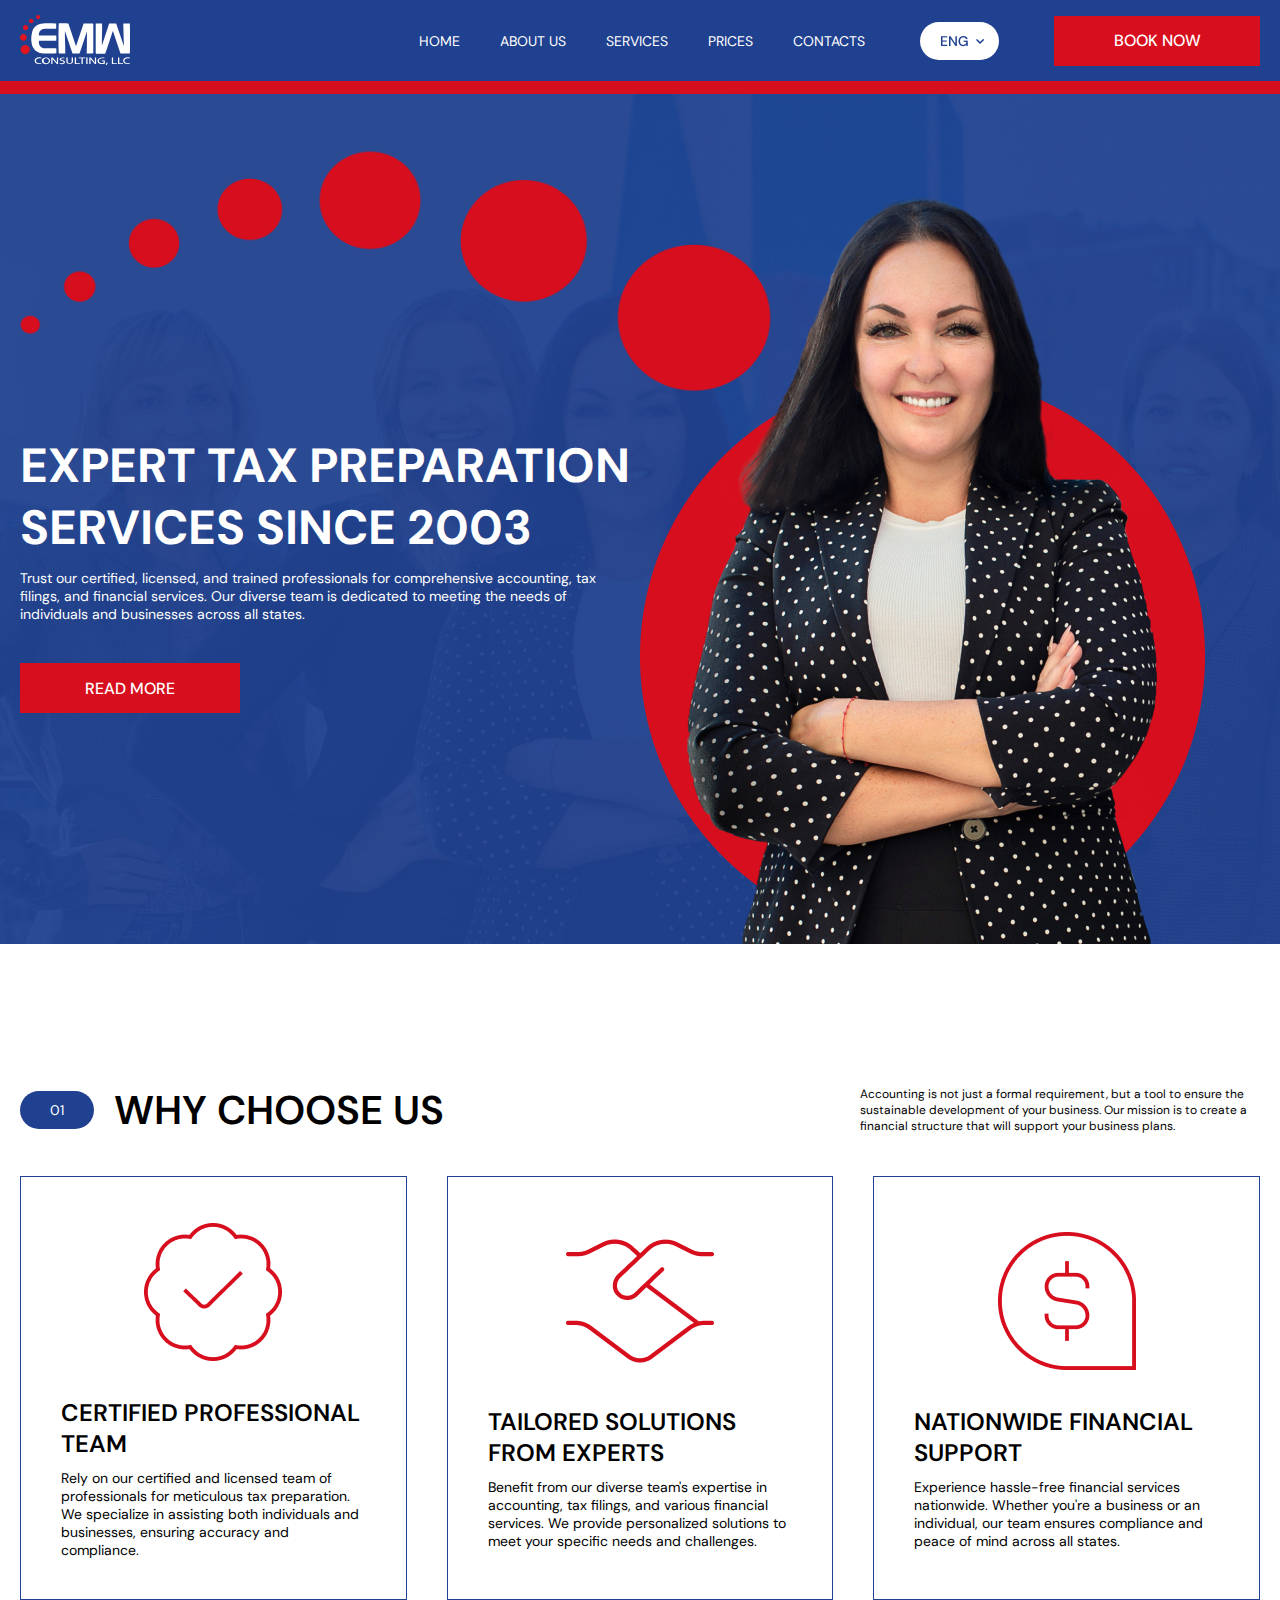
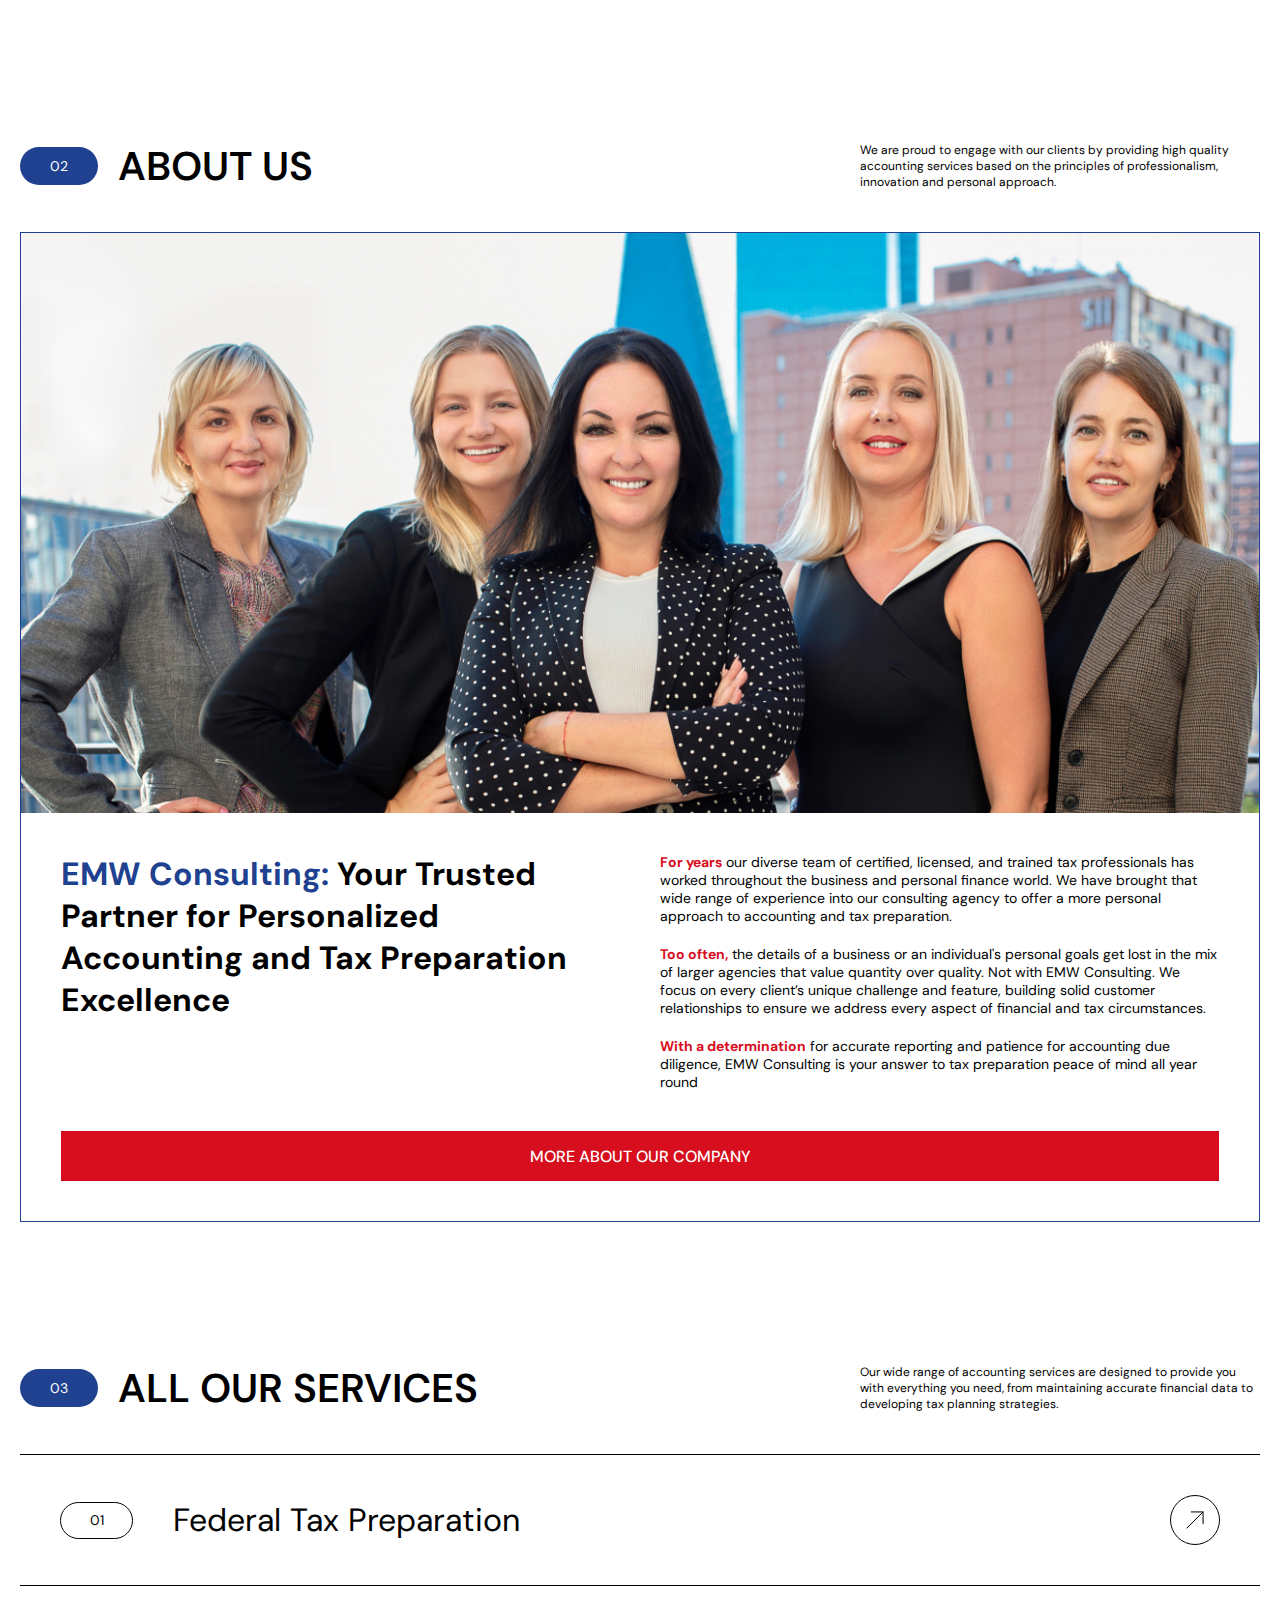
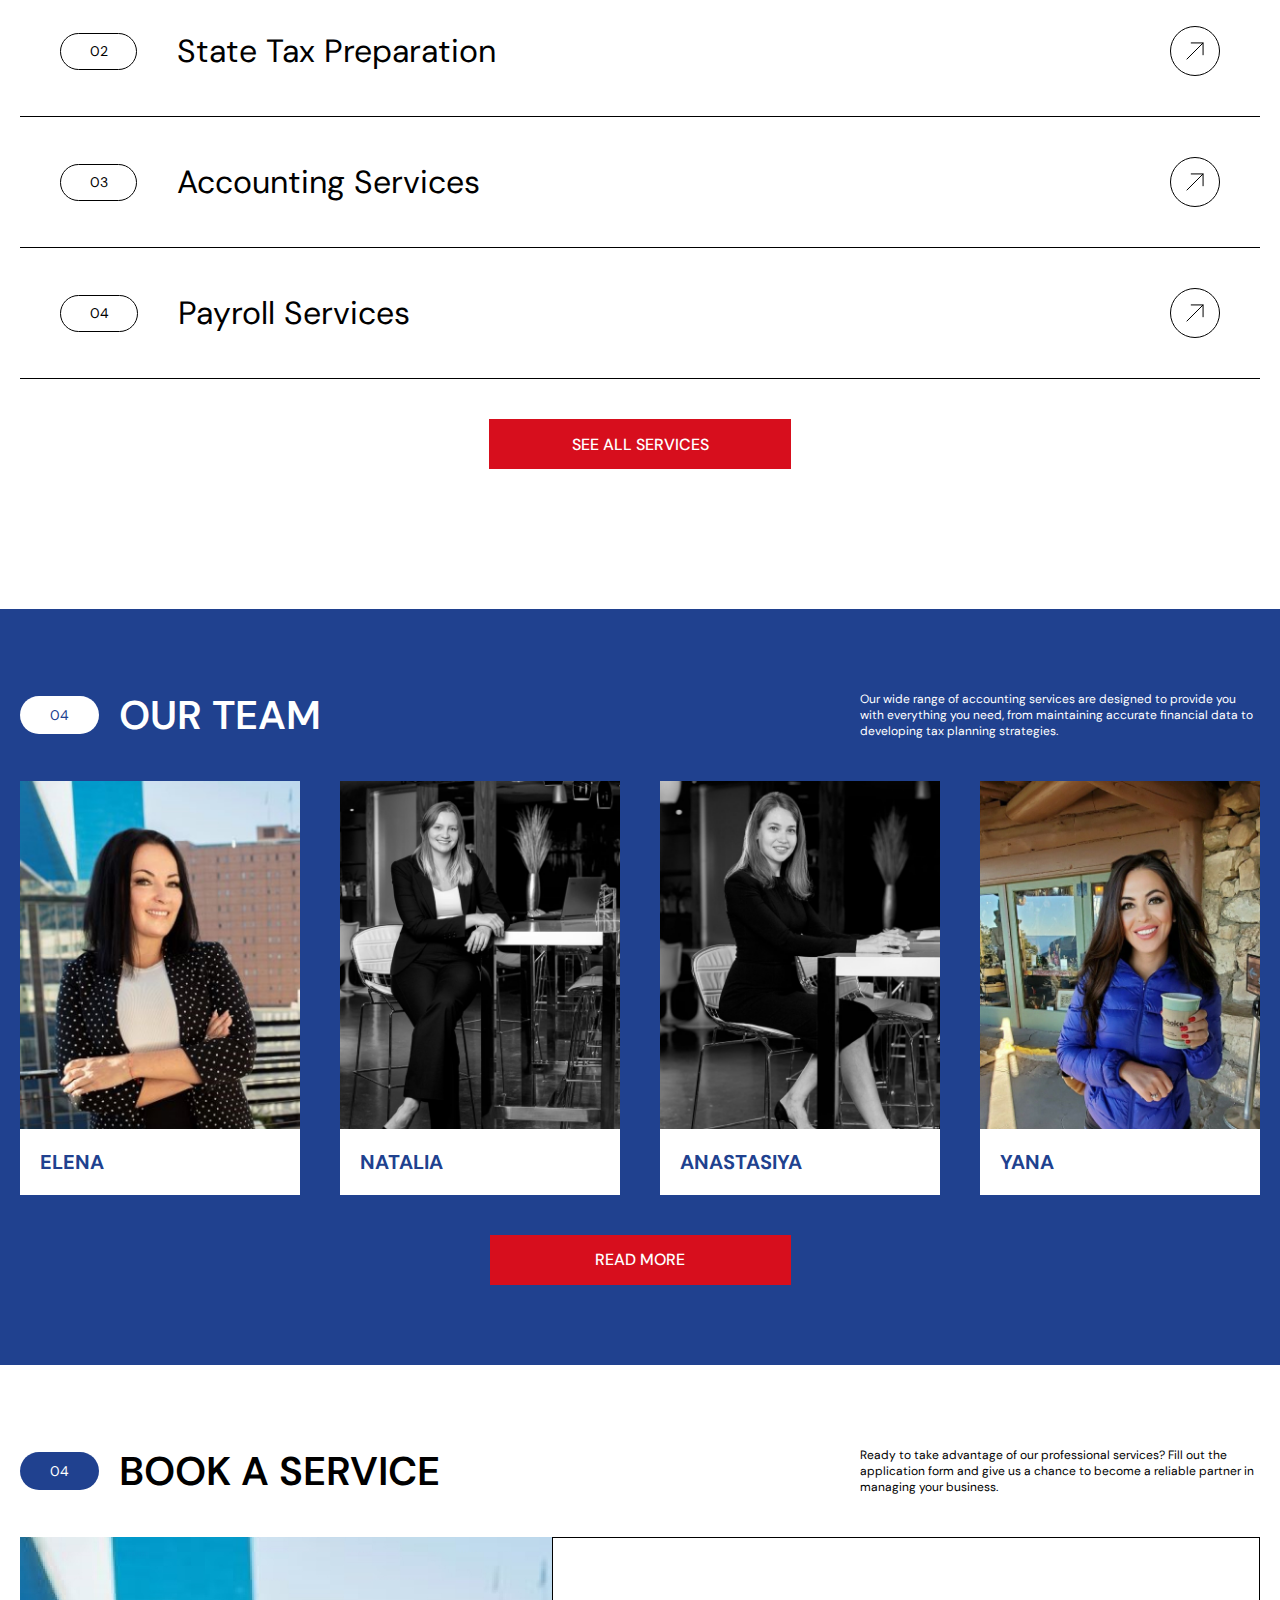
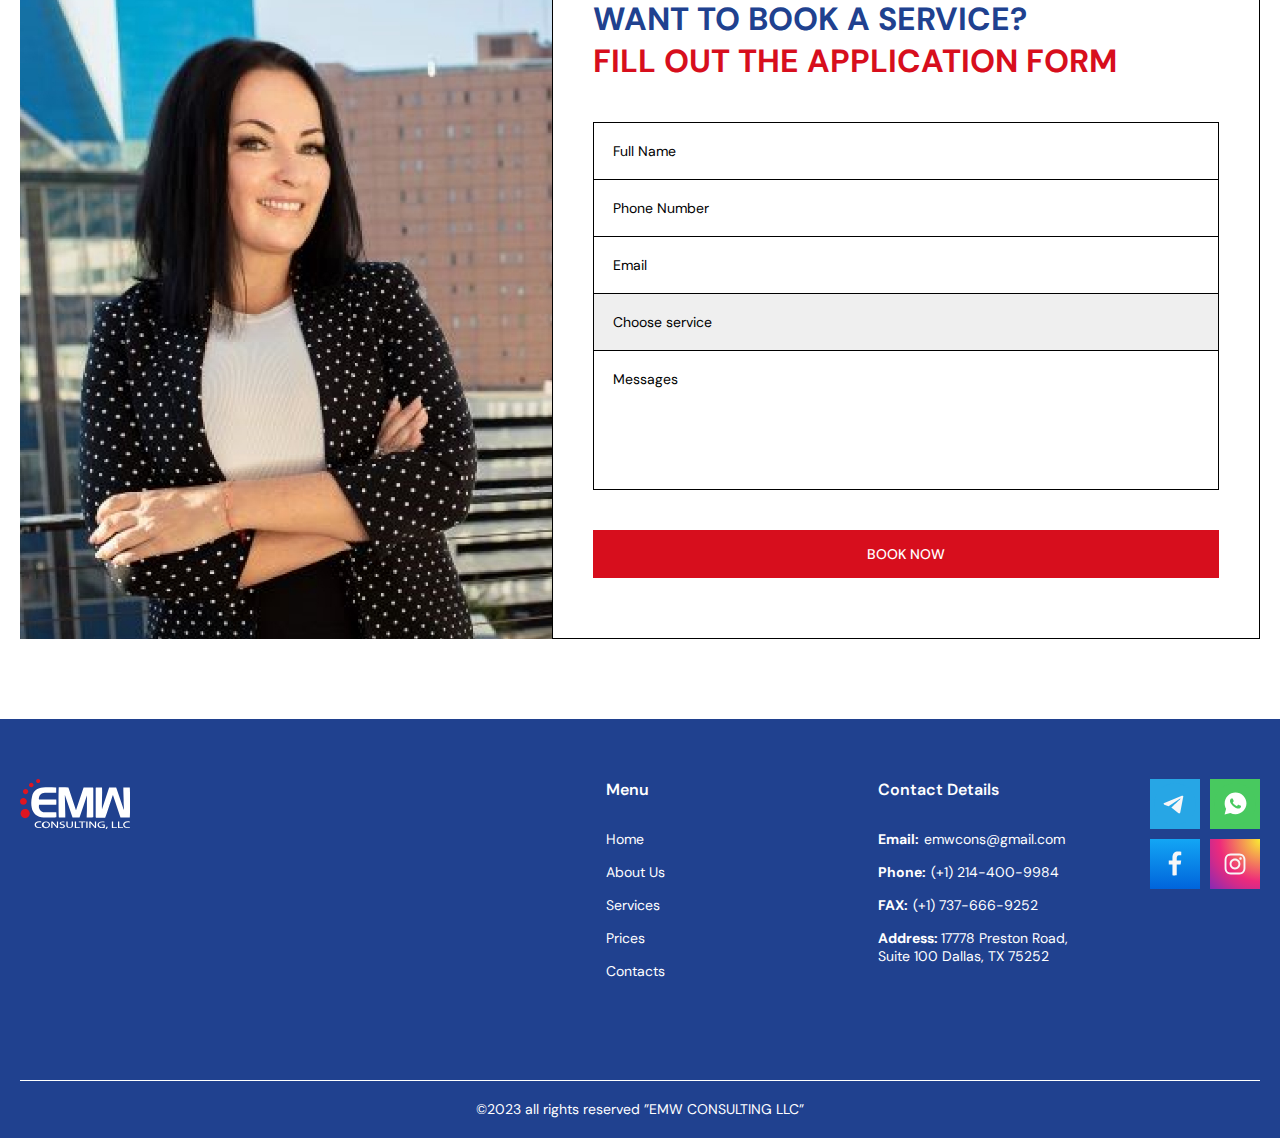
==== index.html @ db0c261f "first commit" ====
<!DOCTYPE html>
<html lang="en">
<head>
    <meta charset="UTF-8">
    <meta name="viewport" content="width=device-width, initial-scale=1.0">
   <link rel="stylesheet" href="./assets/style/style.css">
    <title>Tax</title>
</head>
<body>
    <header class="header">
        <div class="container">
            <div class="header__container">
                <a href="#" class="logo">
                    <img src="./assets/images/logo.svg" alt="EMW Consulting, LLC">
                </a>
               <div class="header__container-nav">
                <nav>
                    <ul>
                        <li><a href="#">Home</a></li>
                        <li><a href="./about.html">About us</a></li>
                        <li><a href="./services.html">Services</a></li>
                        <li><a href="./prices.html">prices</a></li>
                        <li><a href="./contact.html">contacts</a></li>
                    </ul>
                </nav>
                <img class="header__container-nav-select" src="./assets/images/select.jpg" alt="">
                <a href="#" class="btn">book now</a>
               </div>  
               <div class="menuBtns header-btn" data-menu="burger">
                <div class="icon-left icon"></div>
                <div class="icon-right icon"></div>
              </div>
            </div>
        </div>
    </header>
    <main>
        <div class="breadcrumbs"> </div>
        <section class="main">
            <div class="container">
                <div class="main__container">
                    
                    <div class="main__container-content">
                        <h1>Expert Tax Preparation Services Since 2003</h1>
                        <p>Trust our certified, licensed, and trained professionals for comprehensive accounting, tax filings, and financial services. Our diverse team is dedicated to meeting the needs of individuals and businesses across all states.</p>
                        <a href="#" class="btn">read more</a>
                    </div>
                    <div class="main__container-images">
                        <img class="main__container-images-circle" src="./assets/images/circles.png" alt="">
                        <img src="./assets/images/woman.png" alt="EMW Consulting, LLC" class="main__container-image">
                    </div>
                    
                </div>
            </div>
        </section>
        <section class="choose mt-m">
            <div class="container">
                <div class="choose__container">
                    <div class="choose__container-title">
                        <div>
                            <div class="count">01</div>
                            <h2>why choose us</h2>
                        </div>
                        <p>Accounting is not just a formal requirement, but a tool to ensure the sustainable development of your business. Our mission is to create a financial structure that will support your business plans.</p>
                    </div>
                    <div class="choose__container-content">
                        <div class="choose__container-content-item">
                            <img src="./assets/images/choose-img1.png" alt="Certified Professional Team">
                            <div >
                                <h3>Certified Professional Team</h3>
                                <p>Rely on our certified and licensed team of professionals for meticulous tax preparation. We specialize in assisting both individuals and businesses, ensuring accuracy and compliance.</p>
                            </div>
                        </div>
                        <div class="choose__container-content-item">
                            <img src="./assets/images/choose-img2.png" alt="Tailored Solutions from Experts">
                            <div >
                                <h3>Tailored Solutions from Experts</h3>
                                <p>Benefit from our diverse team's expertise in accounting, tax filings, and various financial services. We provide personalized solutions to meet your specific needs and challenges.</p>
                            </div>
                        </div>
                        <div class="choose__container-content-item">
                            <img src="./assets/images/choose-img3.png" alt="Nationwide Financial Support">
                            <div >
                                <h3>Nationwide Financial Support</h3>
                                <p>Experience hassle-free financial services nationwide. Whether you're a business or an individual, our team ensures compliance and peace of mind across all states.</p>
                            </div>
                        </div>
                    </div>
                </div>
            </div>
        </section>
        <section class="about mt-m">
            <div class="container">
                <div class="about__container">
                    <div class="about__container-title">
                        <div>
                            <div class="count">02</div>
                            <h2>about us</h2>
                        </div>
                        <p>We are proud to engage with our clients by providing high quality accounting services based on the principles of professionalism, innovation and personal approach. </p>
                    </div>
                    <div class="about__container-content">
                        <img src="./assets/images/about-img.jpg" alt="about us">
                        <div class="about__container-content-text">
                            <h3><span>EMW Consulting:</span>  Your Trusted Partner for Personalized Accounting and Tax Preparation Excellence</h3>
                            <div>
                                <p><span>For years</span> our diverse team of certified, licensed, and trained tax professionals has worked throughout the business and personal finance world. We have brought that wide range of experience into our consulting agency to offer a more personal approach to accounting and tax preparation.</p>
                                <p><span>Too often,</span> the details of a business or an individual's personal goals get lost in the mix of larger agencies that value quantity over quality. Not with EMW Consulting.  We focus on every client’s unique challenge and feature, building solid customer relationships to ensure we address every aspect of financial and tax circumstances.</p>
                                <p><span>With a determination</span> for accurate reporting and patience for accounting due diligence, EMW Consulting is your answer to tax preparation peace of mind all year round</p>
                                
                            </div>
                            <a href="#" class="btn">MORE ABOUT OUR COMPANY</a>
                        </div>
                        
                    </div>
                </div>
            </div>
        </section>
        <section class="services mt-m">
            <div class="container">
                <div class="services__container">
                    <div class="services__container-title">
                        <div>
                            <div class="count">03</div>
                            <h2>ALL OUR SERVICES</h2>
                        </div>
                        <p>Our wide range of accounting services are designed to provide you with everything you need, from maintaining accurate financial data to developing tax planning strategies.</p>
                    </div>
                    <div class="services__container-accord">
                        <div class="services__container-accord-item">
                          <div class="services__container-accord-item-top">
                            <div class="count-block">01</div>
                           <p> Federal Tax Preparation</p>
                           <div class="circle">
                            <svg xmlns="http://www.w3.org/2000/svg" width="18" height="18" viewBox="0 0 18 18" fill="none">
                                <path d="M17.0646 0.935547L0.935543 17.0646" stroke="black" stroke-miterlimit="10" stroke-linecap="round" stroke-linejoin="round"/>
                                <path d="M17.0646 12.7673V0.935547H5.23278" stroke="black" stroke-miterlimit="10" stroke-linecap="round" stroke-linejoin="round"/>
                                </svg>
                           </div>
                            
                          </div>

                          <div class="services__container-accord-item-content">
                            <p>We are a team of certified, licensed, and highly trained tax preparation team offering professional services for every state in the USA. While we are based in Texas, we have many long-term clients requiring state-level tax preparation, filing, and strategy services for multi-state and local jurisdictions. In addition, we can help rectify various local issues, from back taxes to meeting the unique demand of payroll for your specific state of obligation.</p>
                          </div>
                        </div>
                        <div class="services__container-accord-item">
                          <div class="services__container-accord-item-top">
                            <div class="count-block">02</div>
                           <p> State Tax Preparation</p>
                           <div class="circle">
                            <svg xmlns="http://www.w3.org/2000/svg" width="18" height="18" viewBox="0 0 18 18" fill="none">
                                <path d="M17.0646 0.935547L0.935543 17.0646" stroke="black" stroke-miterlimit="10" stroke-linecap="round" stroke-linejoin="round"/>
                                <path d="M17.0646 12.7673V0.935547H5.23278" stroke="black" stroke-miterlimit="10" stroke-linecap="round" stroke-linejoin="round"/>
                                </svg>
                           </div>
                            
                          </div>

                          <div class="services__container-accord-item-content">
                            <p>We are a team of certified, licensed, and highly trained tax preparation team offering professional services for every state in the USA. While we are based in Texas, we have many long-term clients requiring state-level tax preparation, filing, and strategy services for multi-state and local jurisdictions. In addition, we can help rectify various local issues, from back taxes to meeting the unique demand of payroll for your specific state of obligation.</p>
                          </div>
                        </div>
                        <div class="services__container-accord-item">
                          <div class="services__container-accord-item-top">
                            <div class="count-block">03</div>
                           <p>Accounting Services</p>
                           <div class="circle">
                            <svg xmlns="http://www.w3.org/2000/svg" width="18" height="18" viewBox="0 0 18 18" fill="none">
                                <path d="M17.0646 0.935547L0.935543 17.0646" stroke="black" stroke-miterlimit="10" stroke-linecap="round" stroke-linejoin="round"/>
                                <path d="M17.0646 12.7673V0.935547H5.23278" stroke="black" stroke-miterlimit="10" stroke-linecap="round" stroke-linejoin="round"/>
                                </svg>
                           </div>
                            
                          </div>

                          <div class="services__container-accord-item-content">
                            <p>We are a team of certified, licensed, and highly trained tax preparation team offering professional services for every state in the USA. While we are based in Texas, we have many long-term clients requiring state-level tax preparation, filing, and strategy services for multi-state and local jurisdictions. In addition, we can help rectify various local issues, from back taxes to meeting the unique demand of payroll for your specific state of obligation.</p>
                          </div>
                        </div>
                        <div class="services__container-accord-item">
                          <div class="services__container-accord-item-top">
                            <div class="count-block">04</div>
                           <p>Payroll Services</p>
                           <div class="circle">
                            <svg xmlns="http://www.w3.org/2000/svg" width="18" height="18" viewBox="0 0 18 18" fill="none">
                                <path d="M17.0646 0.935547L0.935543 17.0646" stroke="black" stroke-miterlimit="10" stroke-linecap="round" stroke-linejoin="round"/>
                                <path d="M17.0646 12.7673V0.935547H5.23278" stroke="black" stroke-miterlimit="10" stroke-linecap="round" stroke-linejoin="round"/>
                                </svg>
                           </div>
                            
                          </div>

                          <div class="services__container-accord-item-content">
                            <p>We are a team of certified, licensed, and highly trained tax preparation team offering professional services for every state in the USA. While we are based in Texas, we have many long-term clients requiring state-level tax preparation, filing, and strategy services for multi-state and local jurisdictions. In addition, we can help rectify various local issues, from back taxes to meeting the unique demand of payroll for your specific state of obligation.</p>
                          </div>
                        </div>
                      
                        
                    </div>
                    <a href="./services.html" class="btn">SEE ALL SERVICES</a>
                </div>
            </div>
        </section>
        <section class="team">
            <div class="container">
                <div class="team__container">
                    <div class="team__container-title">
                        <div>
                            <div class="count">04</div>
                            <h2>our team</h2>
                        </div>
                        <p>Our wide range of accounting services are designed to provide you with everything you need, from maintaining accurate financial data to developing tax planning strategies.</p>
                    </div>
                    <div class="team__container-content">
                        <a href="./about.html" class="team__container-content-item">
                        <img src="./assets/images/team-img1.jpg" alt="Elena">
                        <div class="">
                        <span>Elena</span></div>
                        </a>
                        <a href="./about.html" class="team__container-content-item">
                        <img src="./assets/images/team-img2.jpg" alt="Natalia">
                        <div class="">
                        <span>Natalia </span></div>
                        </a>
                        <a href="./about.html" class="team__container-content-item">
                        <img src="./assets/images/team-img3.jpg" alt="Anastasiya">
                        <div class="">
                        <span>Anastasiya </span></div>
                        </a>
                        <a href="./about.html" class="team__container-content-item">
                        <img src="./assets/images/team-img4.jpg" alt="Yana">
                        <div class="">
                        <span>Yana</span></div>
                        </a>                       
                        
                </div>
                <a href="./about.html" class="btn">READ MORE</a>
            </div>
        </section> 
        <section class="book">
            <div class="container">
                <div class="book__container">
                    <div class="book__container-title">
                        <div>
                            <div class="count">04</div>
                            <h2>book a service</h2>
                        </div>
                        <p>Ready to take advantage of our professional services? Fill out the application form and give us a chance to become a reliable partner in managing your business. </p>
                    </div>
                        <div class="book__container-bottom">
                            <img src="./assets/images/book-img.jpg" alt="Our team" class="book__container-bottom-img">
                            <div class="book__container-bottom-form">
                                <h3>want to book a service? <span>Fill out the application form</span></h3>
                                <form action="">
                                    <input type="text" name="FullName" id="full" placeholder="Full Name">
                                    <input type="tel" name="phone" id="phone" placeholder="Phone Number">
                                    <input type="email" name="email" id="email" placeholder="Email">
                                    
                                    <div class="select-wrap">
                                        <select name="select" id="select" required >
                                            <option value="First" >Choose service</option> 
                                            <option value="Second">How did you find out about us?</option> 
                                            <option value="Third">How did you find out about us?</option> 
                                        </select>
                                    </div>
                                    <textarea name="" id="" cols="30" rows="10" placeholder="Messages"></textarea>
                                <input type="submit"  class="btn" value="bOOK NOW">
                                </form>
                            </div>
                        </div>
                </div>
            </div>
        </section>

    </main>
    <footer class="footer">
        <div class="container">
            <div class="footer__wrapper">
                <a href="#" class="logo">
                    <img src="./assets/images/logo.svg" alt="EMW Consulting, LLC">
                </a>
                <div class="footer__wrapper-menu">
                    <div >
                        <span>Menu</span>
                        <nav>
                            <ul>
                                <li><a href="#">Home</a></li>
                                <li><a href="./about.html">About us</a></li>
                                <li><a href="./services.html">Services</a></li>
                                <li><a href="./prices.html">prices</a></li>
                                <li><a href="./contact.html">contacts</a></li>
                            </ul>
                        </nav>
                    </div>
                    <div>
                        <span>Contact details</span>
                        <a href="mailto:emwcons@gmail.com">
                                <strong>Email: </strong> 
                                emwcons@gmail.com
                            </a>
                        <a href="tel:+12144009984">
                                    <strong>Phone: </strong>
                                     (+1) 214-400-9984
                            </a>
                        <a href="tel:+17376669252">
                                    <strong>FAX: </strong>
                                    (+1) 737-666-9252
                            </a>
                        
                         <span><strong>Address: </strong>17778 Preston Road, Suite 100 Dallas, TX 75252 </span> 
                        
                    </div>
                    <div class="social">
                            <a href="#">
                                <img src="./assets/images/telegram.svg" alt="telegram">
                                 
                                </a>
                            <a href="#">
                               <img src="./assets/images/whatsApp.svg" alt="whatsApp">
                                </a>
                            <a href="#">
                                <img src="./assets/images/facebook.svg" alt="facebook">
                                </a>
                            <a href="#">
                                <img src="./assets/images/instagram.svg" alt="instagram">
                                </a>
                    </div>
                </div>
                
            </div>
            <div class="footer__copy">©2023 all rights reserved ”EMW CONSULTING LLC”</div>
        </div>
    </footer>
    <script src="./assets/script.js"></script>
</body>
</html>
---- assets/style/style.css ----
@font-face {
  font-family: "DM Sans";
  src: url(../fonts/DMSans-Regular.ttf);
  font-weight: 400;
}
@font-face {
  font-family: "DM Sans";
  src: url(../fonts/DMSans-Medium.ttf);
  font-weight: 500;
}
@font-face {
  font-family: "DM Sans";
  src: url(../fonts/DMSans-SemiBold.ttf);
  font-weight: 600;
}
@font-face {
  font-family: "DM Sans";
  src: url(../fonts/DMSans-Bold.ttf);
  font-weight: 700;
}
/*import */
html {
  scroll-behavior: smooth;
}

body {
  font-size: 14px;
  font-family: "DM Sans";
  font-style: normal;
  font-weight: 400;
  line-height: normal;
}

main {
  margin-top: 80px;
}

.container {
  max-width: 1320px;
  width: 100%;
  margin: 0 auto;
  padding: 0 20px;
}

h1 {
  color: #fff;
  font-size: 48px;
  font-style: normal;
  font-weight: 700;
  line-height: normal;
  text-transform: uppercase;
  max-width: 652px;
  width: 100%;
  margin-top: 10px;
  margin-bottom: 10px;
  line-height: 1.3;
}
@media screen and (max-width: 767px) {
  h1 {
    font-size: 32px;
  }
}

h2 {
  color: #000;
  font-size: 40px;
  font-style: normal;
  font-weight: 600;
  line-height: normal;
  text-transform: uppercase;
}
@media screen and (max-width: 767px) {
  h2 {
    font-size: 28px;
  }
}

h3 {
  font-size: 32px;
  font-weight: 700;
}
@media screen and (max-width: 767px) {
  h3 {
    font-size: 24px;
  }
}

h1 span,
h2 span,
h3 span {
  font: inherit;
}

p {
  font-size: 14px;
  font-weight: 400;
}

.btn {
  display: flex;
  align-items: center;
  justify-content: center;
  padding: 13.5px 58.5px;
  max-width: 220px;
  width: 100%;
  color: #fff;
  font-size: 16px;
  font-weight: 500;
  text-transform: uppercase;
  background-color: #D70E1D;
  max-width: 220px;
  border: 1px solid transparent;
  transition: 0.3s ease;
}

.btn:hover {
  background-color: transparent;
  border-color: #fff;
  color: #fff;
}

.logo {
  margin-right: auto;
}

.breadcrumbs {
  padding: 7px 0;
  background-color: #D70E1D;
  width: 100%;
  min-height: 10px;
  color: #fff;
  font-size: 12px;
  font-style: normal;
  font-weight: 400;
  line-height: normal;
}

.mt-s {
  margin-top: 80px;
}
@media screen and (max-width: 767px) {
  .mt-s {
    margin-top: 40px;
  }
}
@media screen and (max-width: 367px) {
  .mt-s {
    margin-top: 20px;
  }
}

.mt-m {
  margin-top: 140px;
}
@media screen and (max-width: 767px) {
  .mt-m {
    margin-top: 70px;
  }
}
@media screen and (max-width: 367px) {
  .mt-m {
    margin-top: 35px;
  }
}

.mb-m {
  margin-bottom: 140px;
}
@media screen and (max-width: 767px) {
  .mb-m {
    margin-bottom: 70px;
  }
}
@media screen and (max-width: 367px) {
  .mb-m {
    margin-bottom: 35px;
  }
}

.count-block {
  display: inline-flex;
  padding: 8.5px 28.5px;
  justify-content: center;
  align-items: center;
  gap: 10px;
  border-radius: 30px;
  border: 1px solid #000;
}
@media screen and (max-width: 360px) {
  .count-block {
    padding: 8.5px 18.5px;
  }
}

.social {
  display: grid;
  grid-template-columns: repeat(2, 1fr);
  gap: 10px;
  width: 100%;
}

/* reset */
*,
*::before,
*::after {
  box-sizing: border-box;
}

ul[class],
ol[class] {
  padding: 0;
}

body,
h1,
h2,
h3,
h4,
p,
ul[class],
ol[class],
li,
figure,
figcaption,
blockquote,
dl,
dd {
  margin: 0;
  margin-block-start: 0;
  margin-block-end: 0;
  margin-inline-start: 0px;
  margin-inline-end: 0px;
}

ul[class],
ol[class] {
  list-style: none;
}

ul {
  list-style: none;
}

a:not([class]) {
  -webkit-text-decoration-skip: ink;
          text-decoration-skip-ink: auto;
}

img {
  max-width: 100%;
  display: block;
}

input,
button,
textarea,
select {
  font: inherit;
}

a {
  width: -moz-fit-content;
  width: fit-content;
  text-decoration: none;
  cursor: pointer;
  color: inherit;
}

button {
  cursor: pointer;
  border: 1px solid transparent;
}

.header {
  padding: 15px 0;
  background-color: #20418F;
  color: #fff;
  position: fixed;
  top: 0;
  left: 0;
  width: 100%;
  height: auto;
  z-index: 10;
}
.header__container {
  display: flex;
  align-items: center;
  justify-content: space-between;
}
.header__container .menuBtns {
  display: none;
}
@media screen and (max-width: 1023px) {
  .header__container .menuBtns {
    display: block;
    width: 40px;
    height: 40px;
    position: relative;
  }
  .header__container .menuBtns .icon {
    width: 20px;
    height: 1px;
    background: #fff;
    position: absolute;
    top: 20px;
    left: 10px;
    transition: 0.3s ease;
  }
  .header__container .menuBtns .icon::after, .header__container .menuBtns .icon::before {
    width: 20px;
    height: 1px;
    background: #fff;
    position: absolute;
    left: 0;
    content: "";
    transition: 0.3s ease;
  }
  .header__container .menuBtns .icon::after {
    top: 6px;
  }
  .header__container .menuBtns .icon::before {
    top: -6px;
  }
  .open .header__container .menuBtns .icon:before {
    display: none;
  }
  .open .header__container .menuBtns .icon::after {
    transform: rotate(-90deg);
    width: 30px;
    top: 0;
  }
  .open .header__container .menuBtns .icon {
    transform: rotate(45deg);
    width: 30px;
    left: 6px;
  }
}
.header__container-nav {
  display: flex;
  align-items: center;
  gap: 55px;
}
@media screen and (max-width: 1023px) {
  .header__container-nav {
    position: fixed;
    width: 100%;
    height: calc(100vh - 80px);
    top: 80px;
    left: 0;
    padding: 20px;
    transform: translateX(-100vw);
    flex-direction: column;
    gap: 40px;
    background-color: #20418F;
  }
}
.open .header__container-nav {
  transform: translateX(0);
}
.header__container-nav nav ul {
  display: flex;
  align-items: center;
  gap: 40px;
  font-weight: 400;
  text-transform: uppercase;
  white-space: nowrap;
  padding: 0;
}
@media screen and (max-width: 1023px) {
  .header__container-nav nav ul {
    flex-direction: column;
    font-size: 18px;
  }
}
.header__container-nav .header__container-nav-select {
  max-width: 79px;
  border-radius: 500px;
}
@media screen and (max-width: 620px) {
  .header__container-nav .btn {
    max-width: 100%;
  }
}

.main {
  padding: 100px 0 0 0;
  background: url(../images/main-bg.jpg) center center/cover no-repeat;
}
@media screen and (max-width: 1023px) {
  .main {
    padding: 100px 0;
  }
}
.main__container {
  display: grid;
  grid-template-columns: repeat(2, 1fr);
}
@media screen and (max-width: 1023px) {
  .main__container {
    grid-template-columns: 1fr;
    max-width: 100%;
    width: 100%;
  }
}
.main__container-content {
  display: flex;
  flex-direction: column;
  justify-content: center;
  max-width: 100%;
  width: 100%;
}
.main__container-content h1 {
  margin-top: 10px;
  margin-bottom: 10px;
}
@media screen and (max-width: 1023px) {
  .main__container-content h1 {
    max-width: 100%;
  }
}
.main__container-content p {
  max-width: 579px;
  margin-bottom: 40px;
  color: #fff;
}
.main__container-images {
  position: relative;
}
@media screen and (max-width: 1023px) {
  .main__container-images {
    display: none;
  }
}
.main__container-images-circle {
  position: absolute;
  top: -58px;
  left: -101%;
  max-width: 100%;
  min-width: 764px;
  height: 279.8px;
}
@media screen and (max-width: 1210px) {
  .main__container-images-circle {
    min-width: 700px;
  }
}
@media screen and (max-width: 1110px) {
  .main__container-images-circle {
    min-width: 640px;
  }
}

.choose__container {
  display: flex;
  flex-direction: column;
}
.choose__container-title {
  display: flex;
  align-items: center;
  justify-content: space-between;
  margin-bottom: 40px;
  gap: 20px;
}
.choose__container-title div {
  display: flex;
  align-items: center;
  gap: 20px;
}
.choose__container-title .count {
  display: inline-flex;
  padding: 10px 30px;
  justify-content: center;
  align-items: center;
  gap: 10px;
  border-radius: 30px;
  background: #20418F;
  color: #fff;
}
@media screen and (max-width: 1023px) {
  .choose__container-title {
    flex-direction: column;
    align-items: flex-start;
  }
}
.choose__container-title p {
  max-width: 400px;
  font-size: 12px;
}
@media screen and (max-width: 1023px) {
  .choose__container-title p {
    max-width: 100%;
  }
}
.choose__container-content {
  display: grid;
  grid-template-columns: repeat(3, 1fr);
  gap: 40px;
}
@media screen and (max-width: 990px) {
  .choose__container-content {
    gap: 10px;
    overflow: hidden;
    overflow-x: scroll;
    flex-wrap: nowrap;
  }
}
.choose__container-content-item {
  display: flex;
  align-items: center;
  justify-content: center;
  flex-direction: column;
  gap: 30px;
  border: 1px solid #20418F;
  padding: 40px;
}
.choose__container-content-item img {
  max-width: 150px;
  max-height: 150px;
}
@media screen and (max-width: 767px) {
  .choose__container-content-item {
    min-width: 320px;
    padding: 20px;
  }
}
@media screen and (max-width: 367px) {
  .choose__container-content-item {
    min-width: 280px;
  }
}
.choose__container-content-item h3 {
  font-size: 24px;
  font-style: normal;
  font-weight: 600;
  line-height: normal;
  text-transform: uppercase;
  margin-bottom: 10px;
}

.about__container {
  display: flex;
  flex-direction: column;
}
.about__container-title {
  display: flex;
  align-items: center;
  justify-content: space-between;
  margin-bottom: 40px;
  gap: 20px;
}
.about__container-title div {
  display: flex;
  align-items: center;
  gap: 20px;
}
.about__container-title .count {
  display: inline-flex;
  padding: 10px 30px;
  justify-content: center;
  align-items: center;
  gap: 10px;
  border-radius: 30px;
  background: #20418F;
  color: #fff;
}
@media screen and (max-width: 1023px) {
  .about__container-title {
    flex-direction: column;
    align-items: flex-start;
  }
}
.about__container-title p {
  max-width: 400px;
  font-size: 12px;
}
@media screen and (max-width: 1023px) {
  .about__container-title p {
    max-width: 100%;
  }
}
.about__container-content {
  display: flex;
  flex-direction: column;
  border: 1px solid #20418F;
}
.about__container-content img {
  max-width: 100%;
  width: 100%;
  -o-object-fit: cover;
     object-fit: cover;
  min-height: 200px;
}
.about__container-content-text {
  display: grid;
  grid-template-columns: repeat(2, 1fr);
  gap: 40px;
  padding: 40px;
}
@media screen and (max-width: 1023px) {
  .about__container-content-text {
    grid-template-columns: 1fr;
  }
}
@media screen and (max-width: 767px) {
  .about__container-content-text {
    gap: 20px;
    padding: 20px;
  }
}
.about__container-content-text h3 {
  max-width: 100%;
  width: 100%;
}
.about__container-content-text h3 span {
  color: #20418F;
}
.about__container-content-text p:not(:nth-last-of-type(1)) {
  margin-bottom: 20px;
}
.about__container-content-text p span {
  color: #D70E1D;
  font-weight: 700;
}
.about__container-content-text .btn {
  max-width: 100%;
  grid-column: 1/3;
  align-items: center;
  justify-content: center;
  text-align: center;
}
.about__container-content-text .btn:hover {
  color: #D70E1D;
  border-color: #D70E1D;
}
@media screen and (max-width: 1023px) {
  .about__container-content-text .btn {
    grid-column: 1/1;
  }
}

.services {
  margin-bottom: 140px;
}
.services-page .services {
  margin-bottom: 0;
}
.services__container-title {
  display: flex;
  align-items: center;
  justify-content: space-between;
  margin-bottom: 40px;
  gap: 20px;
}
.services__container-title div {
  display: flex;
  align-items: center;
  gap: 20px;
}
.services__container-title .count {
  display: inline-flex;
  padding: 10px 30px;
  justify-content: center;
  align-items: center;
  gap: 10px;
  border-radius: 30px;
  background: #20418F;
  color: #fff;
}
@media screen and (max-width: 1023px) {
  .services__container-title {
    flex-direction: column;
    align-items: flex-start;
  }
}
.services__container-title p {
  max-width: 400px;
  font-size: 12px;
}
@media screen and (max-width: 1023px) {
  .services__container-title p {
    max-width: 100%;
  }
}
.services__container-accord {
  display: flex;
  flex-direction: column;
  margin-bottom: 40px;
}
.services__container-accord-item {
  max-width: 100%;
  width: 100%;
  border-top: 1px solid #000;
  background-color: #fff;
  padding: 40px;
}
@media screen and (max-width: 767px) {
  .services__container-accord-item {
    padding: 20px;
  }
}
@media screen and (max-width: 360px) {
  .services__container-accord-item {
    padding: 10px;
  }
}
.services__container-accord-item:nth-last-of-type(1) {
  border-bottom: 1px solid #000;
}
.services__container-accord-item-top {
  max-width: 100%;
  width: 100%;
  cursor: pointer;
  display: flex;
  align-items: center;
  gap: 40px;
}
@media screen and (max-width: 767px) {
  .services__container-accord-item-top {
    gap: 20px;
  }
}
@media screen and (max-width: 360px) {
  .services__container-accord-item-top {
    gap: 20px;
  }
}
.services__container-accord-item-top p {
  margin-right: auto;
  font-style: normal;
  font-weight: 400;
  line-height: normal;
  font-size: 32px;
}
@media screen and (max-width: 767px) {
  .services__container-accord-item-top p {
    font-size: 24px;
  }
}
@media screen and (max-width: 360px) {
  .services__container-accord-item-top p {
    font-size: 18px;
  }
}
.services__container-accord-item-top .circle {
  width: 50px;
  height: 50px;
  flex-shrink: 0;
  border: 1px solid #000;
  background-color: #fff;
  display: flex;
  align-items: center;
  justify-content: center;
  border-radius: 50%;
}
@media screen and (max-width: 360px) {
  .services__container-accord-item-top .circle {
    width: 40px;
    height: 40px;
  }
}
.services__container-accord-item-content {
  display: none;
  padding: 40px 40px 40px 116px;
}
@media screen and (max-width: 767px) {
  .services__container-accord-item-content {
    padding: 20px 0;
  }
}
@media screen and (max-width: 367px) {
  .services__container-accord-item-content {
    padding: 10px 0;
  }
}
.services__container-accord .services__container-accord-item:hover,
.services__container-accord .services__container-accord-item.active {
  background-color: #20418F;
  color: #fff;
  transition: 0.3s ease;
}
.services__container-accord .services__container-accord-item.active .services__container-accord-item-content {
  display: block;
  background-color: #20418F;
}
.services__container-accord .services__container-accord-item:hover .services__container-accord-item-top div,
.services__container-accord .services__container-accord-item.active .services__container-accord-item-top div {
  background-color: #D70E1D;
  transition: 0.3s ease;
  border-color: transparent;
  color: #fff;
}
.services__container-accord .services__container-accord-item:hover .services__container-accord-item-top svg path,
.services__container-accord .services__container-accord-item.active .services__container-accord-item-top svg path {
  stroke: #fff;
  transition: 0.3s ease;
}
.services__container .btn {
  max-width: 302px;
  margin: 0 auto;
}
.services__container .btn:hover {
  color: #D70E1D;
  border-color: #D70E1D;
}
@media screen and (max-width: 767px) {
  .services__container .btn {
    max-width: 100%;
  }
}

.team {
  color: #fff;
  background-color: #20418F;
  padding: 80px 0;
}
.team__container-title {
  display: flex;
  align-items: center;
  justify-content: space-between;
  margin-bottom: 40px;
  gap: 20px;
  color: #fff;
  background-color: #20418F;
}
.team__container-title div {
  display: flex;
  align-items: center;
  gap: 20px;
}
.team__container-title .count {
  display: inline-flex;
  padding: 10px 30px;
  justify-content: center;
  align-items: center;
  gap: 10px;
  border-radius: 30px;
  background: #20418F;
  color: #fff;
}
@media screen and (max-width: 1023px) {
  .team__container-title {
    flex-direction: column;
    align-items: flex-start;
  }
}
.team__container-title p {
  max-width: 400px;
  font-size: 12px;
}
@media screen and (max-width: 1023px) {
  .team__container-title p {
    max-width: 100%;
  }
}
.team__container-title .count {
  background: #fff;
  color: #20418F;
}
.team__container-title h2 {
  color: inherit;
}
.team__container-content {
  display: grid;
  grid-template-columns: repeat(4, 1fr);
  gap: 40px;
  margin-bottom: 40px;
}
@media screen and (max-width: 1023px) {
  .team__container-content {
    grid-template-columns: repeat(2, 1fr);
  }
}
@media screen and (max-width: 767px) {
  .team__container-content {
    grid-template-columns: 1fr;
  }
}
.team__container-content-item {
  display: flex;
  flex-direction: column;
  max-width: 100%;
  width: 100%;
}
.team__container-content-item img {
  max-width: 100%;
  width: 100% 0;
  -o-object-fit: cover;
     object-fit: cover;
}
@media screen and (max-width: 767px) {
  .team__container-content-item img {
    aspect-ratio: 1/1;
  }
}
.team__container-content-item div {
  padding: 20px;
  background-color: #fff;
}
.team__container-content-item div span {
  color: #20418F;
  font-size: 20px;
  font-weight: 700;
  line-height: normal;
  text-transform: uppercase;
}
.team__container .btn {
  max-width: 301px;
  margin: 0 auto;
}
@media screen and (max-width: 767px) {
  .team__container .btn {
    max-width: 100%;
  }
}

.book {
  padding: 80px 0;
}
.book__container {
  display: flex;
  flex-direction: column;
}
.book__container-title {
  display: flex;
  align-items: center;
  justify-content: space-between;
  margin-bottom: 40px;
  gap: 20px;
}
.book__container-title div {
  display: flex;
  align-items: center;
  gap: 20px;
}
.book__container-title .count {
  display: inline-flex;
  padding: 10px 30px;
  justify-content: center;
  align-items: center;
  gap: 10px;
  border-radius: 30px;
  background: #20418F;
  color: #fff;
}
@media screen and (max-width: 1023px) {
  .book__container-title {
    flex-direction: column;
    align-items: flex-start;
  }
}
.book__container-title p {
  max-width: 400px;
  font-size: 12px;
}
@media screen and (max-width: 1023px) {
  .book__container-title p {
    max-width: 100%;
  }
}
@media screen and (max-width: 760px) {
  .book__container-title {
    flex-direction: column;
    gap: 10px;
    max-width: 100%;
  }
}
.book__container-bottom {
  display: grid;
  grid-template-columns: 0.785fr 1.046fr;
}
@media screen and (max-width: 990px) {
  .book__container-bottom {
    grid-template-columns: 1fr;
  }
}
.book__container-bottom-img {
  -o-object-fit: cover;
     object-fit: cover;
  height: 100%;
  max-width: 100%;
  width: 100%;
}
@media screen and (max-width: 990px) {
  .book__container-bottom-img {
    width: 100%;
    max-height: 700px;
  }
}
.book__container-bottom-form {
  border: 1px solid #000;
  width: 100%;
  padding: 60px 40px;
  display: block;
  width: 100%;
  display: flex;
  flex-direction: column;
  gap: 40px;
}
@media screen and (max-width: 990px) {
  .book__container-bottom-form {
    padding: 40px 10px;
  }
}
.book__container-bottom-form h3 {
  font-style: normal;
  line-height: normal;
  text-transform: uppercase;
  color: #20418F;
  display: flex;
  flex-direction: column;
  max-width: 647px;
}
.book__container-bottom-form h3 span {
  color: #D70E1D;
}
.book__container-bottom-form form {
  display: grid;
  grid-template-columns: 1fr;
  position: relative;
}
.book__container-bottom-form form input,
.book__container-bottom-form form textarea,
.book__container-bottom-form form select {
  border: 1px solid #000;
  border-bottom: transparent;
  padding: 19px;
  outline: none;
  cursor: pointer;
  font-size: 14px;
  position: relative;
}
.book__container-bottom-form form input::-moz-placeholder, .book__container-bottom-form form textarea::-moz-placeholder, .book__container-bottom-form form select::-moz-placeholder {
  color: #000;
  -moz-transition: all 0.3s ease-in-out;
  transition: all 0.3s ease-in-out;
  font: inherit;
}
.book__container-bottom-form form input::placeholder,
.book__container-bottom-form form textarea::placeholder,
.book__container-bottom-form form select::placeholder {
  color: #000;
  transition: all 0.3s ease-in-out;
  font: inherit;
}
.book__container-bottom-form form input:focus::-moz-placeholder, .book__container-bottom-form form textarea:focus::-moz-placeholder, .book__container-bottom-form form select:focus::-moz-placeholder {
  transform: translateY(-15px);
  color: #20418F;
}
.book__container-bottom-form form input:focus::placeholder,
.book__container-bottom-form form textarea:focus::placeholder,
.book__container-bottom-form form select:focus::placeholder {
  transform: translateY(-15px);
  color: #20418F;
}
.book__container-bottom-form form textarea {
  resize: none;
  margin-bottom: 40px;
  max-height: 140px;
  border-bottom: 1px solid #000;
}
.book__container-bottom-form form .btn {
  max-width: 100%;
  border-color: transparent;
  border-bottom: 1px solid #D70E1D;
  padding: 14px 60px;
}
.book__container-bottom-form form .btn:hover {
  color: #D70E1D;
  border-color: #D70E1D;
}
.book__container-bottom-form form .select-wrap {
  position: relative;
}
.book__container-bottom-form form .select-wrap:before {
  content: "";
  width: 11px;
  height: 11px;
  position: absolute;
  right: 21px;
  top: 45%;
  z-index: 15;
  background: url(../images/Vector-select.svg) no-repeat;
  transform: translateY(0) rotate(0);
  transition: transform 0.3s ease;
}
.book__container-bottom-form form .select-wrap select {
  -moz-appearance: none;
  -webkit-appearance: none;
  appearance: none;
  position: relative;
  width: 100%;
  color: inherit;
}
.book__container-bottom-form form .select-wrap select option {
  font: inherit;
  display: block;
  white-space: nowrap;
  color: #22272B;
}
.book__container-bottom-form form .select-wrap select option option:hover {
  background-color: #bebbbb;
}
.book__container-bottom-form form .select-wrap:focus-within:before {
  transform: translateY(-50%) rotate(180deg);
}

.footer {
  color: #fff;
  background-color: #20418F;
}
.footer .logo {
  margin-right: auto;
}
.footer .logo svg path {
  fill: #000;
}
@media screen and (max-width: 990px) {
  .footer .logo {
    margin: 0 auto;
  }
}
.footer__wrapper {
  padding: 60px 0 100px 0px;
  display: flex;
  justify-content: space-between;
}
@media screen and (max-width: 990px) {
  .footer__wrapper {
    flex-direction: column;
    gap: 20px;
  }
}
.footer__wrapper-menu {
  display: flex;
  gap: 60px;
}
@media screen and (max-width: 767px) {
  .footer__wrapper-menu {
    flex-direction: column;
    gap: 20px;
    align-items: center;
  }
}
.footer__wrapper-menu nav {
  text-transform: capitalize;
}
.footer__wrapper-menu div:not([class]) {
  display: flex;
  align-items: flex-start;
  justify-content: flex-start;
  flex-direction: column;
  max-width: 100%;
  width: 100%;
  gap: 15px;
}
@media screen and (max-width: 767px) {
  .footer__wrapper-menu div:not([class]) {
    align-items: center;
  }
}
.footer__wrapper-menu div:not([class]) span:nth-of-type(1) {
  font-weight: 600;
  font-size: 16px;
  text-transform: capitalize;
  display: block;
  width: -moz-fit-content;
  width: fit-content;
  margin-bottom: 15px;
}
.footer__wrapper-menu div:not([class]) ul {
  margin: 0;
  padding: 0;
  display: flex;
  flex-direction: column;
  gap: 15px;
}
@media screen and (max-width: 767px) {
  .footer__wrapper-menu div:not([class]) ul {
    align-items: center;
  }
}
.footer__wrapper-menu div:not([class]) a {
  display: flex;
  align-items: center;
  gap: 5px;
}
.footer__wrapper-menu div:not([class]) a:hover {
  color: #D70E1D;
  transition: 0.3s;
}
.footer__wrapper-menu div:not([class]) span {
  display: block;
  font-size: 14px;
  font-weight: 400;
  text-transform: capitalize;
  margin: 0;
}
@media screen and (max-width: 767px) {
  .footer__wrapper-menu div:not([class]) span {
    text-align: center;
  }
}
.footer__wrapper-menu .social {
  display: grid;
  grid-template-columns: repeat(2, 1fr);
  gap: 10px;
  max-width: 110px;
  width: 100%;
  max-height: 110px;
  height: 100%;
}
.footer__copy {
  margin: 0 auto;
  padding: 20px;
  max-width: 100%;
  width: 100%;
  position: relative;
  text-align: center;
}
.footer__copy:before {
  content: "";
  width: 100%;
  height: 1px;
  position: absolute;
  top: 0;
  left: 0;
  background-color: #fff;
}

.difference__container-title {
  display: flex;
  align-items: center;
  justify-content: space-between;
  margin-bottom: 40px;
  gap: 20px;
}
.difference__container-title div {
  display: flex;
  align-items: center;
  gap: 20px;
}
.difference__container-title .count {
  display: inline-flex;
  padding: 10px 30px;
  justify-content: center;
  align-items: center;
  gap: 10px;
  border-radius: 30px;
  background: #20418F;
  color: #fff;
}
@media screen and (max-width: 1023px) {
  .difference__container-title {
    flex-direction: column;
    align-items: flex-start;
  }
}
.difference__container-title p {
  max-width: 400px;
  font-size: 12px;
}
@media screen and (max-width: 1023px) {
  .difference__container-title p {
    max-width: 100%;
  }
}
.difference__container ul {
  list-style-type: disc;
  list-style-position: inside;
}
.difference__container-content {
  display: grid;
  grid-template-columns: repeat(2, 1fr);
  gap: 40px;
}
@media screen and (max-width: 767px) {
  .difference__container-content {
    grid-template-columns: 1fr;
  }
}
.difference__container-content-item {
  display: flex;
  flex-direction: column;
  gap: 20px;
  padding: 60px 40px;
  border: 1px solid #20418F;
}
@media screen and (max-width: 767px) {
  .difference__container-content-item {
    padding: 30px 20px;
  }
}
.difference__container-content-item h3 {
  color: #20418F;
  position: relative;
  margin-left: 30px;
}
.difference__container-content-item h3:before {
  content: "";
  width: 15px;
  height: 15px;
  background-color: #D70E1D;
  position: absolute;
  border-radius: 50px;
  top: 50%;
  left: -23px;
  transform: translate(-50%, -50%);
}

.staff {
  margin-bottom: 140px;
}
@media screen and (max-width: 767px) {
  .staff {
    margin-bottom: 70px;
  }
}
.staff__container-title {
  display: flex;
  align-items: center;
  justify-content: space-between;
  margin-bottom: 40px;
  gap: 20px;
}
.staff__container-title div {
  display: flex;
  align-items: center;
  gap: 20px;
}
.staff__container-title .count {
  display: inline-flex;
  padding: 10px 30px;
  justify-content: center;
  align-items: center;
  gap: 10px;
  border-radius: 30px;
  background: #20418F;
  color: #fff;
}
@media screen and (max-width: 1023px) {
  .staff__container-title {
    flex-direction: column;
    align-items: flex-start;
  }
}
.staff__container-title p {
  max-width: 400px;
  font-size: 12px;
}
@media screen and (max-width: 1023px) {
  .staff__container-title p {
    max-width: 100%;
  }
}
.staff__container-content {
  display: flex;
  flex-direction: column;
}
.staff__container-content-item {
  display: grid;
  grid-template-columns: 0.7fr 1fr;
  gap: 40px;
  padding: 35px 40px;
  position: relative;
}
@media screen and (max-width: 1023px) {
  .staff__container-content-item {
    flex-direction: column;
    padding: 35px 20px;
    gap: 20px;
    grid-template-columns: 1fr;
  }
}
@media screen and (max-width: 767px) {
  .staff__container-content-item {
    padding: 35px 0px;
  }
}
.staff__container-content-item:before {
  content: "";
  width: 100%;
  height: 1px;
  background-color: #000;
  position: absolute;
  top: 0;
  left: 0;
}
.staff__container-content-item:nth-last-of-type(1)::after {
  content: "";
  width: 100%;
  height: 1px;
  background-color: #000;
  position: absolute;
  bottom: 0;
  left: 0;
}
.staff__container-content-item .white-count {
  display: inline-flex;
  padding: 8.5px 28.5px;
  justify-content: center;
  align-items: center;
  gap: 10px;
  border-radius: 30px;
  border: 1px solid #000;
  font-weight: 700;
  margin-right: auto;
  max-height: 37px;
}
@media screen and (max-width: 767px) {
  .staff__container-content-item .white-count {
    padding: 8.5px 18.5px;
  }
}
.staff__container-content-item-title {
  display: flex;
  align-items: flex-start;
  justify-content: space-between;
  max-width: 510px;
  width: 100%;
  gap: 10px;
}
@media screen and (max-width: 367px) {
  .staff__container-content-item-title {
    flex-direction: column;
  }
}
.staff__container-content-item-title img {
  max-width: 290px;
  width: 100%;
  max-height: 360px;
  height: 100%;
  -o-object-fit: cover;
     object-fit: cover;
}
@media screen and (max-width: 1023px) {
  .staff__container-content-item-title img {
    max-width: 100%;
  }
}
.staff__container-content-item-text {
  display: flex;
  flex-direction: column;
  align-items: flex-start;
  justify-content: center;
  gap: 20px;
  margin-right: auto;
}
@media screen and (max-width: 1023px) {
  .staff__container-content-item-text {
    max-width: 100%;
  }
}
.staff__container-content-item-text p {
  max-width: 510px;
}
.staff__container-content-item-text span {
  color: #20418F;
  font-size: 32px;
  font-weight: 700;
  text-transform: uppercase;
}
@media screen and (max-width: 367px) {
  .staff__container-content-item-text span {
    font-size: 18px;
  }
}

.prices__container-title {
  display: flex;
  align-items: center;
  justify-content: space-between;
  margin-bottom: 40px;
  gap: 20px;
}
.prices__container-title div {
  display: flex;
  align-items: center;
  gap: 20px;
}
.prices__container-title .count {
  display: inline-flex;
  padding: 10px 30px;
  justify-content: center;
  align-items: center;
  gap: 10px;
  border-radius: 30px;
  background: #20418F;
  color: #fff;
}
@media screen and (max-width: 1023px) {
  .prices__container-title {
    flex-direction: column;
    align-items: flex-start;
  }
}
.prices__container-title p {
  max-width: 400px;
  font-size: 12px;
}
@media screen and (max-width: 1023px) {
  .prices__container-title p {
    max-width: 100%;
  }
}
.prices__container-content {
  display: flex;
  flex-direction: column;
}
.prices__container-content-item {
  padding: 40px;
  max-width: 100%;
  width: 100%;
  border-top: 1px solid #000;
  cursor: pointer;
  display: flex;
  align-items: center;
  gap: 40px;
}
@media screen and (max-width: 767px) {
  .prices__container-content-item {
    gap: 20px;
    flex-direction: column;
    justify-content: center;
  }
}
@media screen and (max-width: 360px) {
  .prices__container-content-item {
    gap: 20px;
  }
}
.prices__container-content-item:nth-last-of-type(1) {
  border-bottom: 1px solid #000;
}
.prices__container-content-item p {
  margin-right: auto;
  font-style: normal;
  font-weight: 400;
  line-height: normal;
  font-size: 32px;
}
@media screen and (max-width: 767px) {
  .prices__container-content-item p {
    font-size: 24px;
  }
}
@media screen and (max-width: 360px) {
  .prices__container-content-item p {
    font-size: 18px;
  }
}
@media screen and (max-width: 767px) {
  .prices__container-content-item p {
    margin-right: 0;
    text-align: center;
  }
}
.prices__container-content-item .count-block {
  white-space: nowrap;
}

.pay__container-title {
  display: flex;
  align-items: center;
  justify-content: space-between;
  margin-bottom: 40px;
  gap: 20px;
}
.pay__container-title div {
  display: flex;
  align-items: center;
  gap: 20px;
}
.pay__container-title .count {
  display: inline-flex;
  padding: 10px 30px;
  justify-content: center;
  align-items: center;
  gap: 10px;
  border-radius: 30px;
  background: #20418F;
  color: #fff;
}
@media screen and (max-width: 1023px) {
  .pay__container-title {
    flex-direction: column;
    align-items: flex-start;
  }
}
.pay__container-title p {
  max-width: 400px;
  font-size: 12px;
}
@media screen and (max-width: 1023px) {
  .pay__container-title p {
    max-width: 100%;
  }
}
.pay__container-content {
  display: flex;
  flex-direction: column;
}
.pay__container-content-top {
  display: grid;
  grid-template-columns: repeat(2, 1fr);
  gap: 40px;
}
@media screen and (max-width: 767px) {
  .pay__container-content-top {
    grid-template-columns: 1fr;
    gap: 20px;
  }
}
.pay__container-content-top img {
  -o-object-fit: cover;
     object-fit: cover;
  max-width: 100%;
  width: 100%;
}
.pay__container-content-bottom {
  display: grid;
  grid-template-columns: repeat(2, 1fr);
  gap: 40px;
  padding: 60px 40px;
  border: 1px solid #20418F;
}
@media screen and (max-width: 1023px) {
  .pay__container-content-bottom {
    grid-template-columns: 1fr;
  }
}
@media screen and (max-width: 767px) {
  .pay__container-content-bottom {
    gap: 20px;
    padding: 20px;
  }
}
.pay__container-content-bottom h3 {
  max-width: 100%;
  width: 100%;
}
.pay__container-content-bottom h3 span {
  color: #20418F;
}
.pay__container-content-bottom p:not(:nth-last-of-type(1)) {
  margin-bottom: 20px;
}
.pay__container-content-bottom p span {
  color: #D70E1D;
  font-weight: 700;
}

.contact__container-title {
  display: flex;
  align-items: center;
  justify-content: space-between;
  margin-bottom: 40px;
  gap: 20px;
}
.contact__container-title div {
  display: flex;
  align-items: center;
  gap: 20px;
}
.contact__container-title .count {
  display: inline-flex;
  padding: 10px 30px;
  justify-content: center;
  align-items: center;
  gap: 10px;
  border-radius: 30px;
  background: #20418F;
  color: #fff;
}
@media screen and (max-width: 1023px) {
  .contact__container-title {
    flex-direction: column;
    align-items: flex-start;
  }
}
.contact__container-title p {
  max-width: 400px;
  font-size: 12px;
}
@media screen and (max-width: 1023px) {
  .contact__container-title p {
    max-width: 100%;
  }
}
.contact__container-bottom {
  margin-top: 120px;
  display: grid;
  grid-template-columns: 0.669fr 1fr;
}
@media screen and (max-width: 990px) {
  .contact__container-bottom {
    grid-template-columns: 1fr;
    margin-top: 60px;
  }
}
.contact__container-bottom-content {
  padding: 95px 60px;
  background-color: #20418F;
  color: #fff;
}
@media screen and (max-width: 560px) {
  .contact__container-bottom-content {
    padding: 35px 10px;
  }
}
.contact__container-bottom-content h3 {
  display: block;
  margin-bottom: 40px;
  max-height: 64px;
  color: inherit;
  font-size: 40px;
  font-style: normal;
  font-weight: 600;
  line-height: normal;
  text-transform: uppercase;
}
@media screen and (max-width: 767px) {
  .contact__container-bottom-content h3 {
    font-size: 28px;
  }
}
@media screen and (max-width: 767px) {
  .contact__container-bottom-content h3 {
    font-size: 24px;
  }
}
.contact__container-bottom-content .contact {
  display: flex;
  flex-direction: column;
  align-items: flex-start;
  gap: 10px;
  margin-bottom: 30px;
}
.contact__container-bottom-content .contact a,
.contact__container-bottom-content .contact span {
  display: flex;
  align-items: center;
  gap: 9px;
  font-size: 16px;
  font-weight: 500;
  max-width: 100%;
  width: 100%;
  word-wrap: break-word;
  overflow-wrap: break-word;
}
.contact__container-bottom-content .contact a svg,
.contact__container-bottom-content .contact span svg {
  min-width: -moz-fit-content;
  min-width: fit-content;
}
.contact__container-bottom-content .contact a:hover {
  color: #D70E1D;
  transition: 0.3s;
}
.contact__container-bottom-content .social {
  grid-template-columns: repeat(4, 1fr);
  max-width: -moz-fit-content;
  max-width: fit-content;
  width: 100%;
  gap: 15px;
}
.contact__container-bottom-content .social img {
  min-width: 60px;
  max-width: 60px;
  width: 100%;
}
@media screen and (max-width: 367px) {
  .contact__container-bottom-content .social {
    grid-template-columns: repeat(2, 1fr);
  }
}
.contact__container-bottom iframe {
  max-width: 100%;
  width: 100%;
  height: 100%;
}
@media screen and (max-width: 990px) {
  .contact__container-bottom iframe {
    grid-row: 1/1;
    min-height: 560px;
    height: 100%;
  }
}
@media screen and (max-width: 7670px) {
  .contact__container-bottom iframe {
    min-height: 360px;
  }
}

.tax__container {
  display: flex;
  flex-direction: column;
  border: 1px solid #20418F;
}
.tax__container img {
  max-width: 100%;
  width: 100%;
  -o-object-fit: cover;
     object-fit: cover;
  min-height: 200px;
}
@media screen and (max-width: 767px) {
  .tax__container img {
    -o-object-fit: fill;
       object-fit: fill;
  }
}
.tax__container-text {
  display: grid;
  grid-template-columns: 1fr 0.7fr;
  gap: 40px;
  padding: 60px 40px;
}
@media screen and (max-width: 1023px) {
  .tax__container-text {
    grid-template-columns: 1fr;
  }
}
@media screen and (max-width: 767px) {
  .tax__container-text {
    gap: 20px;
    padding: 20px;
  }
}
.tax__container-text h3 {
  font-size: 40px;
  font-weight: 600;
  max-width: 100%;
  width: 100%;
}
@media screen and (max-width: 767px) {
  .tax__container-text h3 {
    font-size: 24px;
  }
}
@media screen and (max-width: 767px) {
  .tax__container-text h3 {
    font-size: 16px;
  }
}
.tax__container-text h3 span {
  color: #20418F;
}
.tax__container-text p {
  max-width: 470px;
}
@media screen and (max-width: 1023px) {
  .tax__container-text p {
    max-width: 100%;
  }
}
.tax__container-text p:not(:nth-last-of-type(1)) {
  margin-bottom: 20px;
}
.tax__container-text .btn {
  max-width: 100%;
  grid-column: 1/3;
  align-items: center;
  justify-content: center;
  text-align: center;
}
.tax__container-text .btn:hover {
  color: #D70E1D;
  border-color: #D70E1D;
}
@media screen and (max-width: 1023px) {
  .tax__container-text .btn {
    grid-column: 1/1;
  }
}/*# sourceMappingURL=style.css.map */
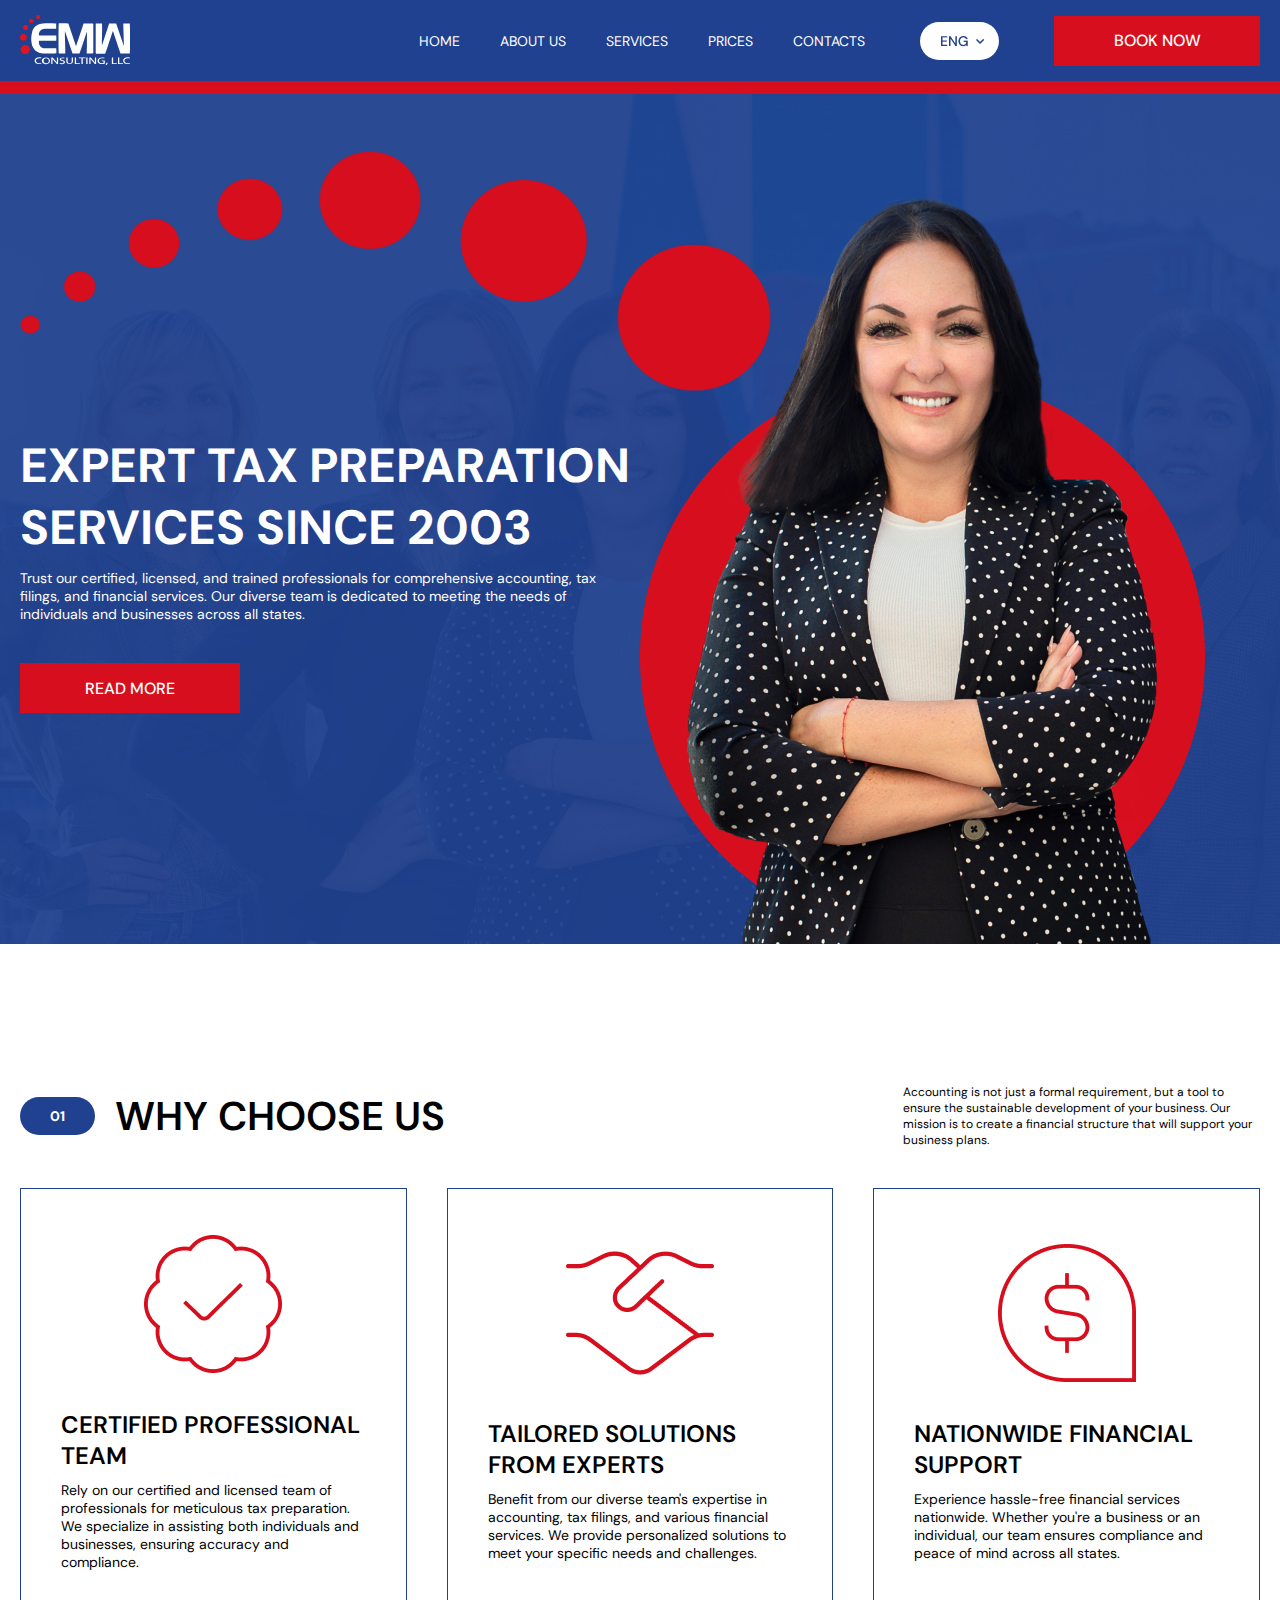
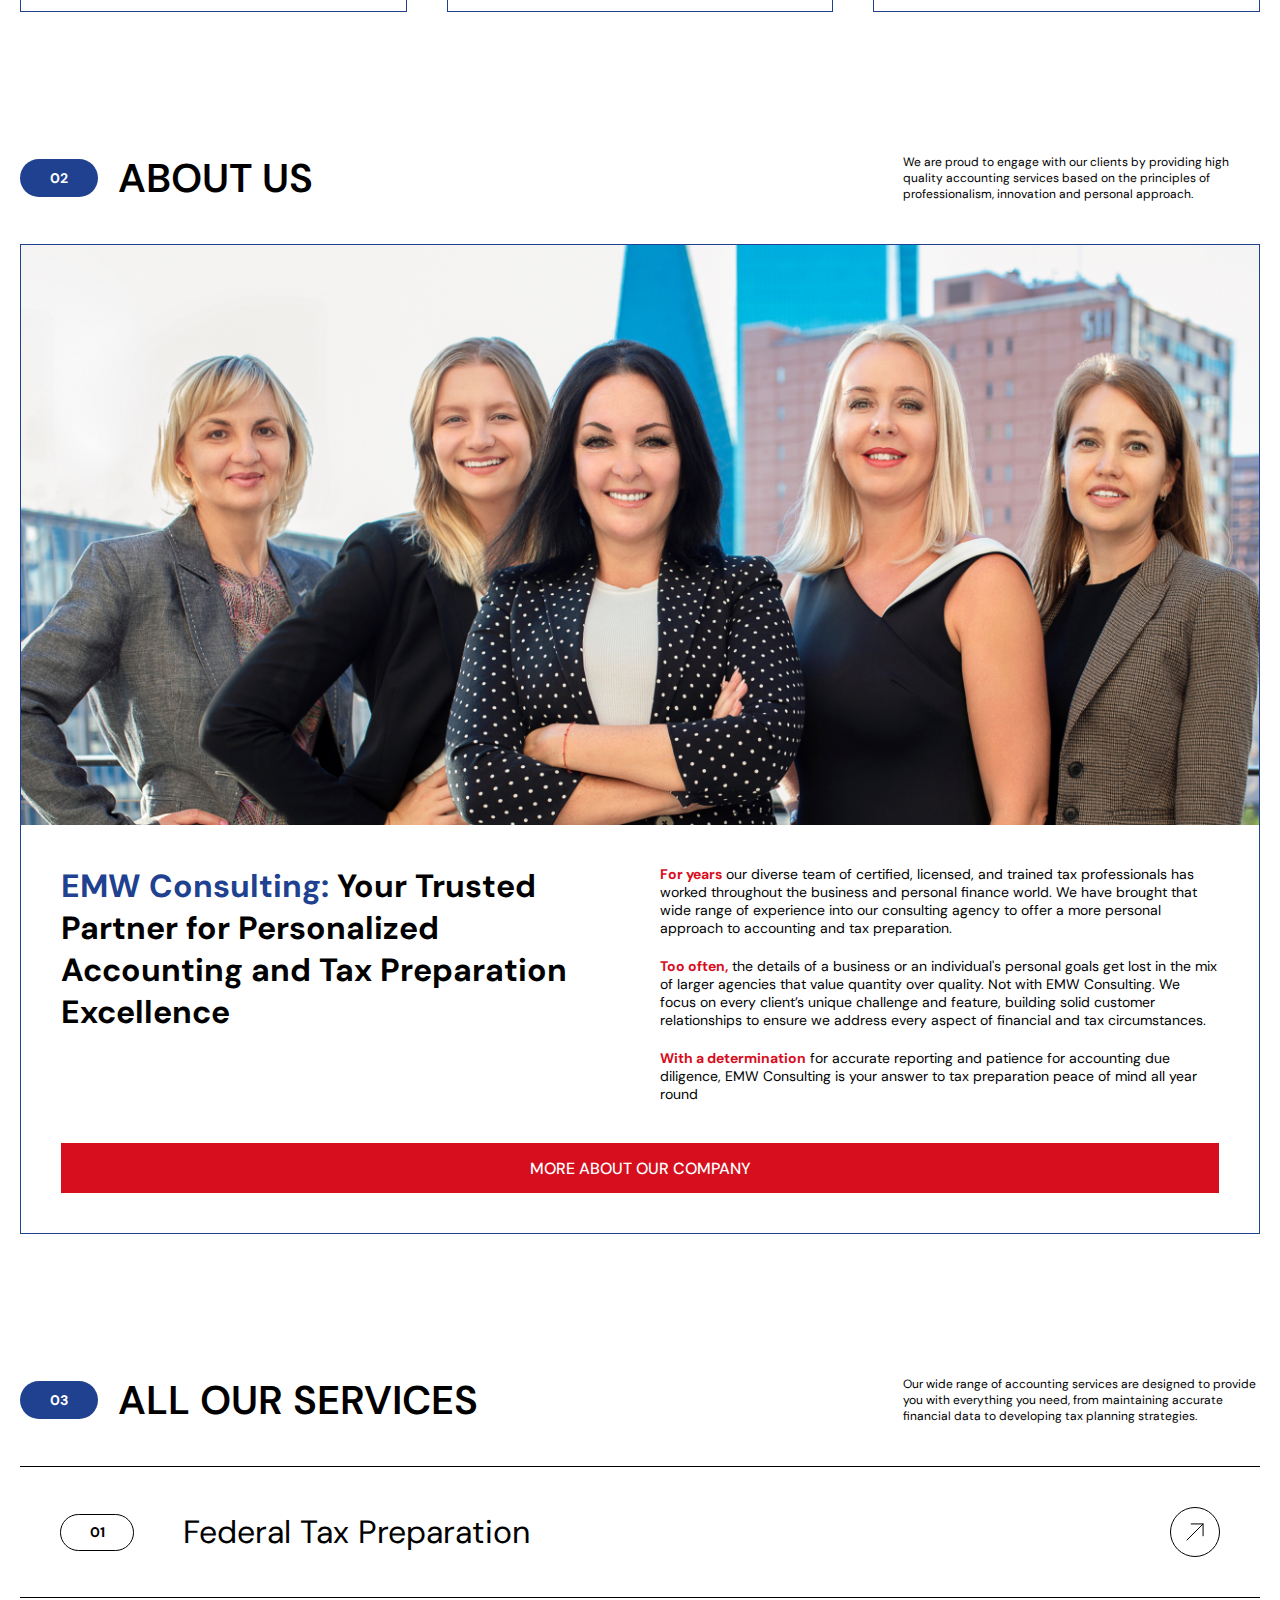
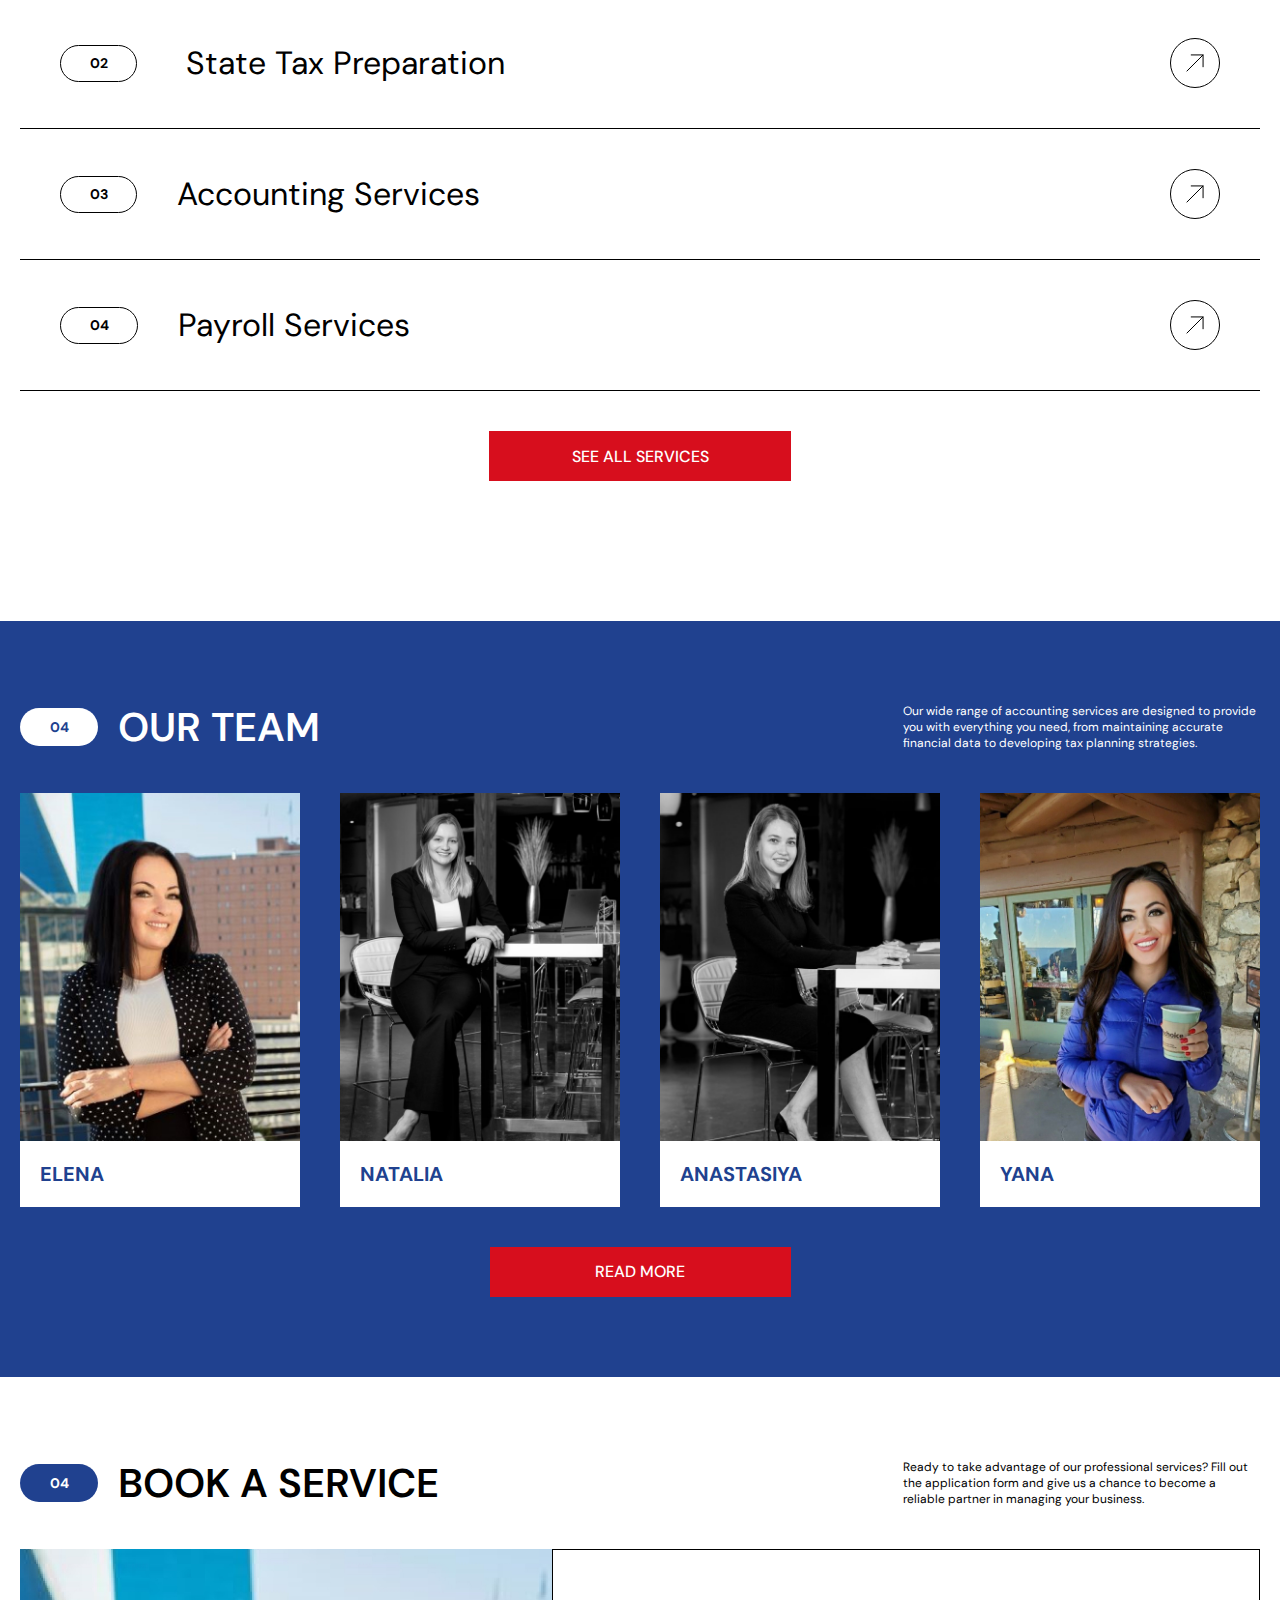
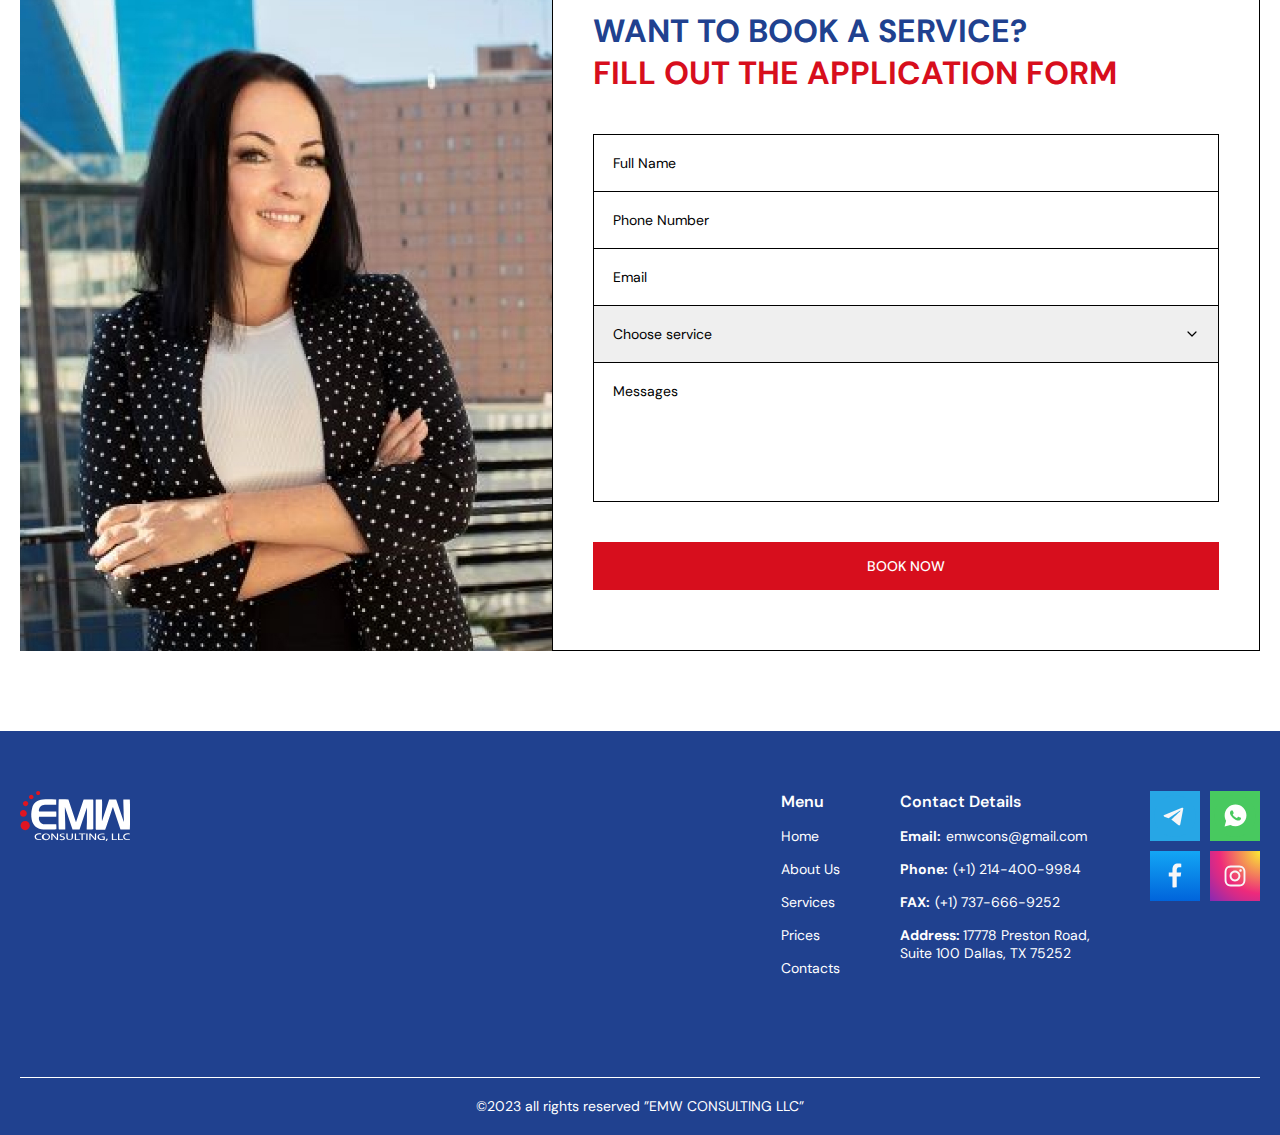
==== commit babd744a: "add title style" ====
--- a/index.html
+++ b/index.html
@@ -16,7 +16,7 @@
                <div class="header__container-nav">
                 <nav>
                     <ul>
-                        <li><a href="#">Home</a></li>
+                        <li><a href="./index.html">Home</a></li>
                         <li><a href="./about.html">About us</a></li>
                         <li><a href="./services.html">Services</a></li>
                         <li><a href="./prices.html">prices</a></li>
@@ -56,16 +56,14 @@
             <div class="container">
                 <div class="choose__container">
                     <div class="choose__container-title">
-                        <div>
                             <div class="count">01</div>
                             <h2>why choose us</h2>
-                        </div>
                         <p>Accounting is not just a formal requirement, but a tool to ensure the sustainable development of your business. Our mission is to create a financial structure that will support your business plans.</p>
                     </div>
                     <div class="choose__container-content">
                         <div class="choose__container-content-item">
                             <img src="./assets/images/choose-img1.png" alt="Certified Professional Team">
-                            <div >
+                            <div>
                                 <h3>Certified Professional Team</h3>
                                 <p>Rely on our certified and licensed team of professionals for meticulous tax preparation. We specialize in assisting both individuals and businesses, ensuring accuracy and compliance.</p>
                             </div>
@@ -92,10 +90,8 @@
             <div class="container">
                 <div class="about__container">
                     <div class="about__container-title">
-                        <div>
                             <div class="count">02</div>
                             <h2>about us</h2>
-                        </div>
                         <p>We are proud to engage with our clients by providing high quality accounting services based on the principles of professionalism, innovation and personal approach. </p>
                     </div>
                     <div class="about__container-content">
@@ -119,10 +115,8 @@
             <div class="container">
                 <div class="services__container">
                     <div class="services__container-title">
-                        <div>
                             <div class="count">03</div>
                             <h2>ALL OUR SERVICES</h2>
-                        </div>
                         <p>Our wide range of accounting services are designed to provide you with everything you need, from maintaining accurate financial data to developing tax planning strategies.</p>
                     </div>
                     <div class="services__container-accord">
@@ -205,10 +199,10 @@
             <div class="container">
                 <div class="team__container">
                     <div class="team__container-title">
-                        <div>
+                     
                             <div class="count">04</div>
                             <h2>our team</h2>
-                        </div>
+                        
                         <p>Our wide range of accounting services are designed to provide you with everything you need, from maintaining accurate financial data to developing tax planning strategies.</p>
                     </div>
                     <div class="team__container-content">
@@ -241,10 +235,10 @@
             <div class="container">
                 <div class="book__container">
                     <div class="book__container-title">
-                        <div>
+                       
                             <div class="count">04</div>
                             <h2>book a service</h2>
-                        </div>
+                      
                         <p>Ready to take advantage of our professional services? Fill out the application form and give us a chance to become a reliable partner in managing your business. </p>
                     </div>
                         <div class="book__container-bottom">
@@ -264,7 +258,7 @@
                                         </select>
                                     </div>
                                     <textarea name="" id="" cols="30" rows="10" placeholder="Messages"></textarea>
-                                <input type="submit"  class="btn" value="bOOK NOW">
+                                <input type="submit" class="btn" value="bOOK NOW">
                                 </form>
                             </div>
                         </div>
--- a/assets/style/style.css
+++ b/assets/style/style.css
@@ -112,6 +112,11 @@
   border: 1px solid transparent;
   transition: 0.3s ease;
 }
+@media screen and (max-width: 367px) {
+  .btn {
+    padding: 13.5px 18.5px;
+  }
+}
 
 .btn:hover {
   background-color: transparent;
@@ -185,8 +190,16 @@
   gap: 10px;
   border-radius: 30px;
   border: 1px solid #000;
-}
-@media screen and (max-width: 360px) {
+  font-weight: 700;
+  max-width: -moz-fit-content;
+  max-width: fit-content;
+}
+@media screen and (max-width: 767px) {
+  .count-block {
+    max-width: 100%;
+  }
+}
+@media screen and (max-width: 480px) {
   .count-block {
     padding: 8.5px 18.5px;
   }
@@ -344,7 +357,7 @@
   .header__container-nav {
     position: fixed;
     width: 100%;
-    height: calc(100vh - 80px);
+    height: 100vh;
     top: 80px;
     left: 0;
     padding: 20px;
@@ -352,6 +365,8 @@
     flex-direction: column;
     gap: 40px;
     background-color: #20418F;
+    align-items: center;
+    justify-content: center;
   }
 }
 .open .header__container-nav {
@@ -389,6 +404,11 @@
 @media screen and (max-width: 1023px) {
   .main {
     padding: 100px 0;
+    height: 100vh;
+    align-items: center;
+    justify-content: center;
+    display: flex;
+    padding: 0;
   }
 }
 .main__container {
@@ -400,6 +420,8 @@
     grid-template-columns: 1fr;
     max-width: 100%;
     width: 100%;
+    align-items: center;
+    justify-content: center;
   }
 }
 .main__container-content {
@@ -422,6 +444,11 @@
   max-width: 579px;
   margin-bottom: 40px;
   color: #fff;
+}
+@media screen and (max-width: 1023px) {
+  .main__container-content p {
+    max-width: 100%;
+  }
 }
 .main__container-images {
   position: relative;
@@ -455,16 +482,15 @@
   flex-direction: column;
 }
 .choose__container-title {
-  display: flex;
-  align-items: center;
-  justify-content: space-between;
+  display: grid;
+  grid-template-columns: 0.1fr 1fr 1fr;
   margin-bottom: 40px;
   gap: 20px;
-}
-.choose__container-title div {
-  display: flex;
-  align-items: center;
-  gap: 20px;
+  align-items: center;
+}
+.choose__container-title h2 {
+  max-width: 100%;
+  width: 100%;
 }
 .choose__container-title .count {
   display: inline-flex;
@@ -475,20 +501,24 @@
   border-radius: 30px;
   background: #20418F;
   color: #fff;
+  font-weight: 700;
+  max-width: 78px;
+  max-height: 38px;
 }
 @media screen and (max-width: 1023px) {
   .choose__container-title {
-    flex-direction: column;
-    align-items: flex-start;
+    grid-template-columns: 0.1fr 1fr;
   }
 }
 .choose__container-title p {
-  max-width: 400px;
+  max-width: 357px;
   font-size: 12px;
+  margin-left: auto;
 }
 @media screen and (max-width: 1023px) {
   .choose__container-title p {
     max-width: 100%;
+    grid-column: 1/3;
   }
 }
 .choose__container-content {
@@ -542,16 +572,15 @@
   flex-direction: column;
 }
 .about__container-title {
-  display: flex;
-  align-items: center;
-  justify-content: space-between;
+  display: grid;
+  grid-template-columns: 0.1fr 1fr 1fr;
   margin-bottom: 40px;
   gap: 20px;
-}
-.about__container-title div {
-  display: flex;
-  align-items: center;
-  gap: 20px;
+  align-items: center;
+}
+.about__container-title h2 {
+  max-width: 100%;
+  width: 100%;
 }
 .about__container-title .count {
   display: inline-flex;
@@ -562,20 +591,24 @@
   border-radius: 30px;
   background: #20418F;
   color: #fff;
+  font-weight: 700;
+  max-width: 78px;
+  max-height: 38px;
 }
 @media screen and (max-width: 1023px) {
   .about__container-title {
-    flex-direction: column;
-    align-items: flex-start;
+    grid-template-columns: 0.1fr 1fr;
   }
 }
 .about__container-title p {
-  max-width: 400px;
+  max-width: 357px;
   font-size: 12px;
+  margin-left: auto;
 }
 @media screen and (max-width: 1023px) {
   .about__container-title p {
     max-width: 100%;
+    grid-column: 1/3;
   }
 }
 .about__container-content {
@@ -645,16 +678,15 @@
   margin-bottom: 0;
 }
 .services__container-title {
-  display: flex;
-  align-items: center;
-  justify-content: space-between;
+  display: grid;
+  grid-template-columns: 0.1fr 1fr 1fr;
   margin-bottom: 40px;
   gap: 20px;
-}
-.services__container-title div {
-  display: flex;
-  align-items: center;
-  gap: 20px;
+  align-items: center;
+}
+.services__container-title h2 {
+  max-width: 100%;
+  width: 100%;
 }
 .services__container-title .count {
   display: inline-flex;
@@ -665,26 +697,33 @@
   border-radius: 30px;
   background: #20418F;
   color: #fff;
+  font-weight: 700;
+  max-width: 78px;
+  max-height: 38px;
 }
 @media screen and (max-width: 1023px) {
   .services__container-title {
-    flex-direction: column;
-    align-items: flex-start;
+    grid-template-columns: 0.1fr 1fr;
   }
 }
 .services__container-title p {
-  max-width: 400px;
+  max-width: 357px;
   font-size: 12px;
+  margin-left: auto;
 }
 @media screen and (max-width: 1023px) {
   .services__container-title p {
     max-width: 100%;
+    grid-column: 1/3;
   }
 }
 .services__container-accord {
   display: flex;
   flex-direction: column;
   margin-bottom: 40px;
+}
+.services-page .services__container-accord {
+  margin-bottom: 0;
 }
 .services__container-accord-item {
   max-width: 100%;
@@ -719,9 +758,13 @@
     gap: 20px;
   }
 }
-@media screen and (max-width: 360px) {
+@media screen and (max-width: 367px) {
   .services__container-accord-item-top {
     gap: 20px;
+    word-wrap: break-word;
+    overflow-wrap: break-word;
+    white-space: normal;
+    white-space: pre-wrap;
   }
 }
 .services__container-accord-item-top p {
@@ -730,15 +773,24 @@
   font-weight: 400;
   line-height: normal;
   font-size: 32px;
+  word-wrap: break-word;
+  overflow-wrap: break-word;
+  white-space: normal;
+  white-space: pre-wrap;
 }
 @media screen and (max-width: 767px) {
   .services__container-accord-item-top p {
     font-size: 24px;
   }
 }
-@media screen and (max-width: 360px) {
+@media screen and (max-width: 480px) {
   .services__container-accord-item-top p {
-    font-size: 18px;
+    font-size: 16px;
+  }
+}
+@media screen and (max-width: 367px) {
+  .services__container-accord-item-top p {
+    overflow-wrap: anywhere;
   }
 }
 .services__container-accord-item-top .circle {
@@ -752,15 +804,31 @@
   justify-content: center;
   border-radius: 50%;
 }
-@media screen and (max-width: 360px) {
+@media screen and (max-width: 480px) {
   .services__container-accord-item-top .circle {
     width: 40px;
     height: 40px;
   }
 }
+@media screen and (max-width: 367px) {
+  .services__container-accord-item-top .circle {
+    width: 30px;
+    height: 30px;
+  }
+}
+.services__container-accord-item-top .circle svg {
+  width: 18px;
+  height: 18px;
+}
+@media screen and (max-width: 480px) {
+  .services__container-accord-item-top .circle svg {
+    width: 12px;
+    height: 12px;
+  }
+}
 .services__container-accord-item-content {
   display: none;
-  padding: 40px 40px 40px 116px;
+  padding: 40px 40px 0px 116px;
 }
 @media screen and (max-width: 767px) {
   .services__container-accord-item-content {
@@ -814,18 +882,17 @@
   padding: 80px 0;
 }
 .team__container-title {
-  display: flex;
-  align-items: center;
-  justify-content: space-between;
+  display: grid;
+  grid-template-columns: 0.1fr 1fr 1fr;
   margin-bottom: 40px;
   gap: 20px;
+  align-items: center;
   color: #fff;
   background-color: #20418F;
 }
-.team__container-title div {
-  display: flex;
-  align-items: center;
-  gap: 20px;
+.team__container-title h2 {
+  max-width: 100%;
+  width: 100%;
 }
 .team__container-title .count {
   display: inline-flex;
@@ -836,20 +903,24 @@
   border-radius: 30px;
   background: #20418F;
   color: #fff;
+  font-weight: 700;
+  max-width: 78px;
+  max-height: 38px;
 }
 @media screen and (max-width: 1023px) {
   .team__container-title {
-    flex-direction: column;
-    align-items: flex-start;
+    grid-template-columns: 0.1fr 1fr;
   }
 }
 .team__container-title p {
-  max-width: 400px;
+  max-width: 357px;
   font-size: 12px;
+  margin-left: auto;
 }
 @media screen and (max-width: 1023px) {
   .team__container-title p {
     max-width: 100%;
+    grid-column: 1/3;
   }
 }
 .team__container-title .count {
@@ -886,11 +957,6 @@
   width: 100% 0;
   -o-object-fit: cover;
      object-fit: cover;
-}
-@media screen and (max-width: 767px) {
-  .team__container-content-item img {
-    aspect-ratio: 1/1;
-  }
 }
 .team__container-content-item div {
   padding: 20px;
@@ -916,21 +982,25 @@
 .book {
   padding: 80px 0;
 }
+@media screen and (max-width: 767px) {
+  .book {
+    padding: 40px 0;
+  }
+}
 .book__container {
   display: flex;
   flex-direction: column;
 }
 .book__container-title {
-  display: flex;
-  align-items: center;
-  justify-content: space-between;
+  display: grid;
+  grid-template-columns: 0.1fr 1fr 1fr;
   margin-bottom: 40px;
   gap: 20px;
-}
-.book__container-title div {
-  display: flex;
-  align-items: center;
-  gap: 20px;
+  align-items: center;
+}
+.book__container-title h2 {
+  max-width: 100%;
+  width: 100%;
 }
 .book__container-title .count {
   display: inline-flex;
@@ -941,20 +1011,24 @@
   border-radius: 30px;
   background: #20418F;
   color: #fff;
+  font-weight: 700;
+  max-width: 78px;
+  max-height: 38px;
 }
 @media screen and (max-width: 1023px) {
   .book__container-title {
-    flex-direction: column;
-    align-items: flex-start;
+    grid-template-columns: 0.1fr 1fr;
   }
 }
 .book__container-title p {
-  max-width: 400px;
+  max-width: 357px;
   font-size: 12px;
+  margin-left: auto;
 }
 @media screen and (max-width: 1023px) {
   .book__container-title p {
     max-width: 100%;
+    grid-column: 1/3;
   }
 }
 @media screen and (max-width: 760px) {
@@ -1028,6 +1102,7 @@
   cursor: pointer;
   font-size: 14px;
   position: relative;
+  border-radius: 0;
 }
 .book__container-bottom-form form input::-moz-placeholder, .book__container-bottom-form form textarea::-moz-placeholder, .book__container-bottom-form form select::-moz-placeholder {
   color: #000;
@@ -1128,11 +1203,18 @@
   .footer__wrapper {
     flex-direction: column;
     gap: 20px;
+    width: 100%;
   }
 }
 .footer__wrapper-menu {
   display: flex;
   gap: 60px;
+}
+@media screen and (max-width: 990px) {
+  .footer__wrapper-menu {
+    max-width: 100%;
+    width: 100%;
+  }
 }
 @media screen and (max-width: 767px) {
   .footer__wrapper-menu {
@@ -1144,30 +1226,36 @@
 .footer__wrapper-menu nav {
   text-transform: capitalize;
 }
-.footer__wrapper-menu div:not([class]) {
+.footer__wrapper-menu div {
   display: flex;
   align-items: flex-start;
   justify-content: flex-start;
   flex-direction: column;
-  max-width: 100%;
+  max-width: -moz-fit-content;
+  max-width: fit-content;
   width: 100%;
   gap: 15px;
 }
-@media screen and (max-width: 767px) {
-  .footer__wrapper-menu div:not([class]) {
+@media screen and (max-width: 990px) {
+  .footer__wrapper-menu div {
+    max-width: 100%;
+  }
+}
+@media screen and (max-width: 767px) {
+  .footer__wrapper-menu div {
     align-items: center;
-  }
-}
-.footer__wrapper-menu div:not([class]) span:nth-of-type(1) {
+    max-width: 100%;
+  }
+}
+.footer__wrapper-menu div span:nth-of-type(1) {
   font-weight: 600;
   font-size: 16px;
   text-transform: capitalize;
   display: block;
   width: -moz-fit-content;
   width: fit-content;
-  margin-bottom: 15px;
-}
-.footer__wrapper-menu div:not([class]) ul {
+}
+.footer__wrapper-menu div ul {
   margin: 0;
   padding: 0;
   display: flex;
@@ -1175,20 +1263,28 @@
   gap: 15px;
 }
 @media screen and (max-width: 767px) {
-  .footer__wrapper-menu div:not([class]) ul {
+  .footer__wrapper-menu div ul {
     align-items: center;
   }
 }
-.footer__wrapper-menu div:not([class]) a {
+.footer__wrapper-menu div a, .footer__wrapper-menu div span {
+  max-width: 190px;
+}
+@media screen and (max-width: 767px) {
+  .footer__wrapper-menu div a, .footer__wrapper-menu div span {
+    max-width: 100%;
+  }
+}
+.footer__wrapper-menu div a {
   display: flex;
   align-items: center;
   gap: 5px;
 }
-.footer__wrapper-menu div:not([class]) a:hover {
+.footer__wrapper-menu div a:hover {
   color: #D70E1D;
   transition: 0.3s;
 }
-.footer__wrapper-menu div:not([class]) span {
+.footer__wrapper-menu div span {
   display: block;
   font-size: 14px;
   font-weight: 400;
@@ -1196,7 +1292,7 @@
   margin: 0;
 }
 @media screen and (max-width: 767px) {
-  .footer__wrapper-menu div:not([class]) span {
+  .footer__wrapper-menu div span {
     text-align: center;
   }
 }
@@ -1228,16 +1324,15 @@
 }
 
 .difference__container-title {
-  display: flex;
-  align-items: center;
-  justify-content: space-between;
+  display: grid;
+  grid-template-columns: 0.1fr 1fr 1fr;
   margin-bottom: 40px;
   gap: 20px;
-}
-.difference__container-title div {
-  display: flex;
-  align-items: center;
-  gap: 20px;
+  align-items: center;
+}
+.difference__container-title h2 {
+  max-width: 100%;
+  width: 100%;
 }
 .difference__container-title .count {
   display: inline-flex;
@@ -1248,20 +1343,24 @@
   border-radius: 30px;
   background: #20418F;
   color: #fff;
+  font-weight: 700;
+  max-width: 78px;
+  max-height: 38px;
 }
 @media screen and (max-width: 1023px) {
   .difference__container-title {
-    flex-direction: column;
-    align-items: flex-start;
+    grid-template-columns: 0.1fr 1fr;
   }
 }
 .difference__container-title p {
-  max-width: 400px;
+  max-width: 357px;
   font-size: 12px;
+  margin-left: auto;
 }
 @media screen and (max-width: 1023px) {
   .difference__container-title p {
     max-width: 100%;
+    grid-column: 1/3;
   }
 }
 .difference__container ul {
@@ -1316,16 +1415,15 @@
   }
 }
 .staff__container-title {
-  display: flex;
-  align-items: center;
-  justify-content: space-between;
+  display: grid;
+  grid-template-columns: 0.1fr 1fr 1fr;
   margin-bottom: 40px;
   gap: 20px;
-}
-.staff__container-title div {
-  display: flex;
-  align-items: center;
-  gap: 20px;
+  align-items: center;
+}
+.staff__container-title h2 {
+  max-width: 100%;
+  width: 100%;
 }
 .staff__container-title .count {
   display: inline-flex;
@@ -1336,20 +1434,24 @@
   border-radius: 30px;
   background: #20418F;
   color: #fff;
+  font-weight: 700;
+  max-width: 78px;
+  max-height: 38px;
 }
 @media screen and (max-width: 1023px) {
   .staff__container-title {
-    flex-direction: column;
-    align-items: flex-start;
+    grid-template-columns: 0.1fr 1fr;
   }
 }
 .staff__container-title p {
-  max-width: 400px;
+  max-width: 357px;
   font-size: 12px;
+  margin-left: auto;
 }
 @media screen and (max-width: 1023px) {
   .staff__container-title p {
     max-width: 100%;
+    grid-column: 1/3;
   }
 }
 .staff__container-content {
@@ -1365,15 +1467,13 @@
 }
 @media screen and (max-width: 1023px) {
   .staff__container-content-item {
-    flex-direction: column;
-    padding: 35px 20px;
+    padding: 40px 0px;
     gap: 20px;
+  }
+}
+@media screen and (max-width: 580px) {
+  .staff__container-content-item {
     grid-template-columns: 1fr;
-  }
-}
-@media screen and (max-width: 767px) {
-  .staff__container-content-item {
-    padding: 35px 0px;
   }
 }
 .staff__container-content-item:before {
@@ -1394,47 +1494,40 @@
   bottom: 0;
   left: 0;
 }
-.staff__container-content-item .white-count {
-  display: inline-flex;
-  padding: 8.5px 28.5px;
-  justify-content: center;
-  align-items: center;
-  gap: 10px;
-  border-radius: 30px;
-  border: 1px solid #000;
-  font-weight: 700;
-  margin-right: auto;
-  max-height: 37px;
-}
-@media screen and (max-width: 767px) {
-  .staff__container-content-item .white-count {
-    padding: 8.5px 18.5px;
-  }
-}
-.staff__container-content-item-title {
-  display: flex;
-  align-items: flex-start;
-  justify-content: space-between;
+.staff__container-content-item p {
   max-width: 510px;
-  width: 100%;
-  gap: 10px;
-}
-@media screen and (max-width: 367px) {
-  .staff__container-content-item-title {
-    flex-direction: column;
-  }
-}
-.staff__container-content-item-title img {
+}
+.staff__container-content-item img {
   max-width: 290px;
   width: 100%;
   max-height: 360px;
   height: 100%;
   -o-object-fit: cover;
      object-fit: cover;
-}
-@media screen and (max-width: 1023px) {
-  .staff__container-content-item-title img {
-    max-width: 100%;
+  margin-left: auto;
+}
+@media screen and (max-width: 1023px) {
+  .staff__container-content-item img {
+    max-width: 100%;
+  }
+}
+@media screen and (max-width: 580px) {
+  .staff__container-content-item img {
+    min-height: 360px;
+    max-height: 100%;
+  }
+}
+.staff__container-content-item-title {
+  display: flex;
+  align-items: flex-start;
+  justify-content: space-between;
+  max-width: 510px;
+  width: 100%;
+  gap: 10px;
+}
+@media screen and (max-width: 367px) {
+  .staff__container-content-item-title {
+    flex-direction: column;
   }
 }
 .staff__container-content-item-text {
@@ -1450,32 +1543,65 @@
     max-width: 100%;
   }
 }
-.staff__container-content-item-text p {
-  max-width: 510px;
-}
-.staff__container-content-item-text span {
+.staff__container-content-item-text div {
+  position: relative;
   color: #20418F;
   font-size: 32px;
   font-weight: 700;
   text-transform: uppercase;
+  display: flex;
+  align-items: center;
+  gap: 10px;
 }
 @media screen and (max-width: 367px) {
-  .staff__container-content-item-text span {
+  .staff__container-content-item-text div {
     font-size: 18px;
   }
 }
+.staff__container-content-item-text div .white-count {
+  display: inline-flex;
+  padding: 8.5px 28.5px;
+  justify-content: center;
+  align-items: center;
+  gap: 10px;
+  border-radius: 30px;
+  border: 1px solid #000;
+  font-weight: 700;
+  font-size: 14px;
+  color: #000;
+  max-height: 37px;
+  position: absolute;
+  top: -77px;
+  left: -35vw;
+}
+@media screen and (min-width: 1360px) {
+  .staff__container-content-item-text div .white-count {
+    left: -525px;
+  }
+}
+@media screen and (max-width: 1185px) {
+  .staff__container-content-item-text div .white-count {
+    left: -40vw;
+  }
+}
+@media screen and (max-width: 1023px) {
+  .staff__container-content-item-text div .white-count {
+    position: relative;
+    left: 0;
+    top: 0;
+  }
+}
 
 .prices__container-title {
-  display: flex;
-  align-items: center;
-  justify-content: space-between;
+  display: grid;
+  grid-template-columns: 0.1fr 1fr 1fr;
   margin-bottom: 40px;
   gap: 20px;
-}
-.prices__container-title div {
-  display: flex;
-  align-items: center;
-  gap: 20px;
+  align-items: center;
+}
+.prices__container-title h2 {
+  max-width: 100%;
+  width: 100%;
 }
 .prices__container-title .count {
   display: inline-flex;
@@ -1486,20 +1612,24 @@
   border-radius: 30px;
   background: #20418F;
   color: #fff;
+  font-weight: 700;
+  max-width: 78px;
+  max-height: 38px;
 }
 @media screen and (max-width: 1023px) {
   .prices__container-title {
-    flex-direction: column;
-    align-items: flex-start;
+    grid-template-columns: 0.1fr 1fr;
   }
 }
 .prices__container-title p {
-  max-width: 400px;
+  max-width: 357px;
   font-size: 12px;
+  margin-left: auto;
 }
 @media screen and (max-width: 1023px) {
   .prices__container-title p {
     max-width: 100%;
+    grid-column: 1/3;
   }
 }
 .prices__container-content {
@@ -1521,6 +1651,7 @@
     gap: 20px;
     flex-direction: column;
     justify-content: center;
+    align-items: normal;
   }
 }
 @media screen and (max-width: 360px) {
@@ -1543,9 +1674,9 @@
     font-size: 24px;
   }
 }
-@media screen and (max-width: 360px) {
+@media screen and (max-width: 480px) {
   .prices__container-content-item p {
-    font-size: 18px;
+    font-size: 16px;
   }
 }
 @media screen and (max-width: 767px) {
@@ -1556,19 +1687,19 @@
 }
 .prices__container-content-item .count-block {
   white-space: nowrap;
+  font-weight: 400;
 }
 
 .pay__container-title {
-  display: flex;
-  align-items: center;
-  justify-content: space-between;
+  display: grid;
+  grid-template-columns: 0.1fr 1fr 1fr;
   margin-bottom: 40px;
   gap: 20px;
-}
-.pay__container-title div {
-  display: flex;
-  align-items: center;
-  gap: 20px;
+  align-items: center;
+}
+.pay__container-title h2 {
+  max-width: 100%;
+  width: 100%;
 }
 .pay__container-title .count {
   display: inline-flex;
@@ -1579,20 +1710,24 @@
   border-radius: 30px;
   background: #20418F;
   color: #fff;
+  font-weight: 700;
+  max-width: 78px;
+  max-height: 38px;
 }
 @media screen and (max-width: 1023px) {
   .pay__container-title {
-    flex-direction: column;
-    align-items: flex-start;
+    grid-template-columns: 0.1fr 1fr;
   }
 }
 .pay__container-title p {
-  max-width: 400px;
+  max-width: 357px;
   font-size: 12px;
+  margin-left: auto;
 }
 @media screen and (max-width: 1023px) {
   .pay__container-title p {
     max-width: 100%;
+    grid-column: 1/3;
   }
 }
 .pay__container-content {
@@ -1650,16 +1785,15 @@
 }
 
 .contact__container-title {
-  display: flex;
-  align-items: center;
-  justify-content: space-between;
+  display: grid;
+  grid-template-columns: 0.1fr 1fr 1fr;
   margin-bottom: 40px;
   gap: 20px;
-}
-.contact__container-title div {
-  display: flex;
-  align-items: center;
-  gap: 20px;
+  align-items: center;
+}
+.contact__container-title h2 {
+  max-width: 100%;
+  width: 100%;
 }
 .contact__container-title .count {
   display: inline-flex;
@@ -1670,20 +1804,24 @@
   border-radius: 30px;
   background: #20418F;
   color: #fff;
+  font-weight: 700;
+  max-width: 78px;
+  max-height: 38px;
 }
 @media screen and (max-width: 1023px) {
   .contact__container-title {
-    flex-direction: column;
-    align-items: flex-start;
+    grid-template-columns: 0.1fr 1fr;
   }
 }
 .contact__container-title p {
-  max-width: 400px;
+  max-width: 357px;
   font-size: 12px;
+  margin-left: auto;
 }
 @media screen and (max-width: 1023px) {
   .contact__container-title p {
     max-width: 100%;
+    grid-column: 1/3;
   }
 }
 .contact__container-bottom {
@@ -1742,15 +1880,17 @@
   gap: 9px;
   font-size: 16px;
   font-weight: 500;
-  max-width: 100%;
+  max-width: -moz-fit-content;
+  max-width: fit-content;
   width: 100%;
   word-wrap: break-word;
   overflow-wrap: break-word;
 }
 .contact__container-bottom-content .contact a svg,
 .contact__container-bottom-content .contact span svg {
-  min-width: -moz-fit-content;
-  min-width: fit-content;
+  max-width: 40px;
+  width: 100%;
+  height: 40px;
 }
 .contact__container-bottom-content .contact a:hover {
   color: #D70E1D;
@@ -1801,13 +1941,6 @@
   width: 100%;
   -o-object-fit: cover;
      object-fit: cover;
-  min-height: 200px;
-}
-@media screen and (max-width: 767px) {
-  .tax__container img {
-    -o-object-fit: fill;
-       object-fit: fill;
-  }
 }
 .tax__container-text {
   display: grid;
